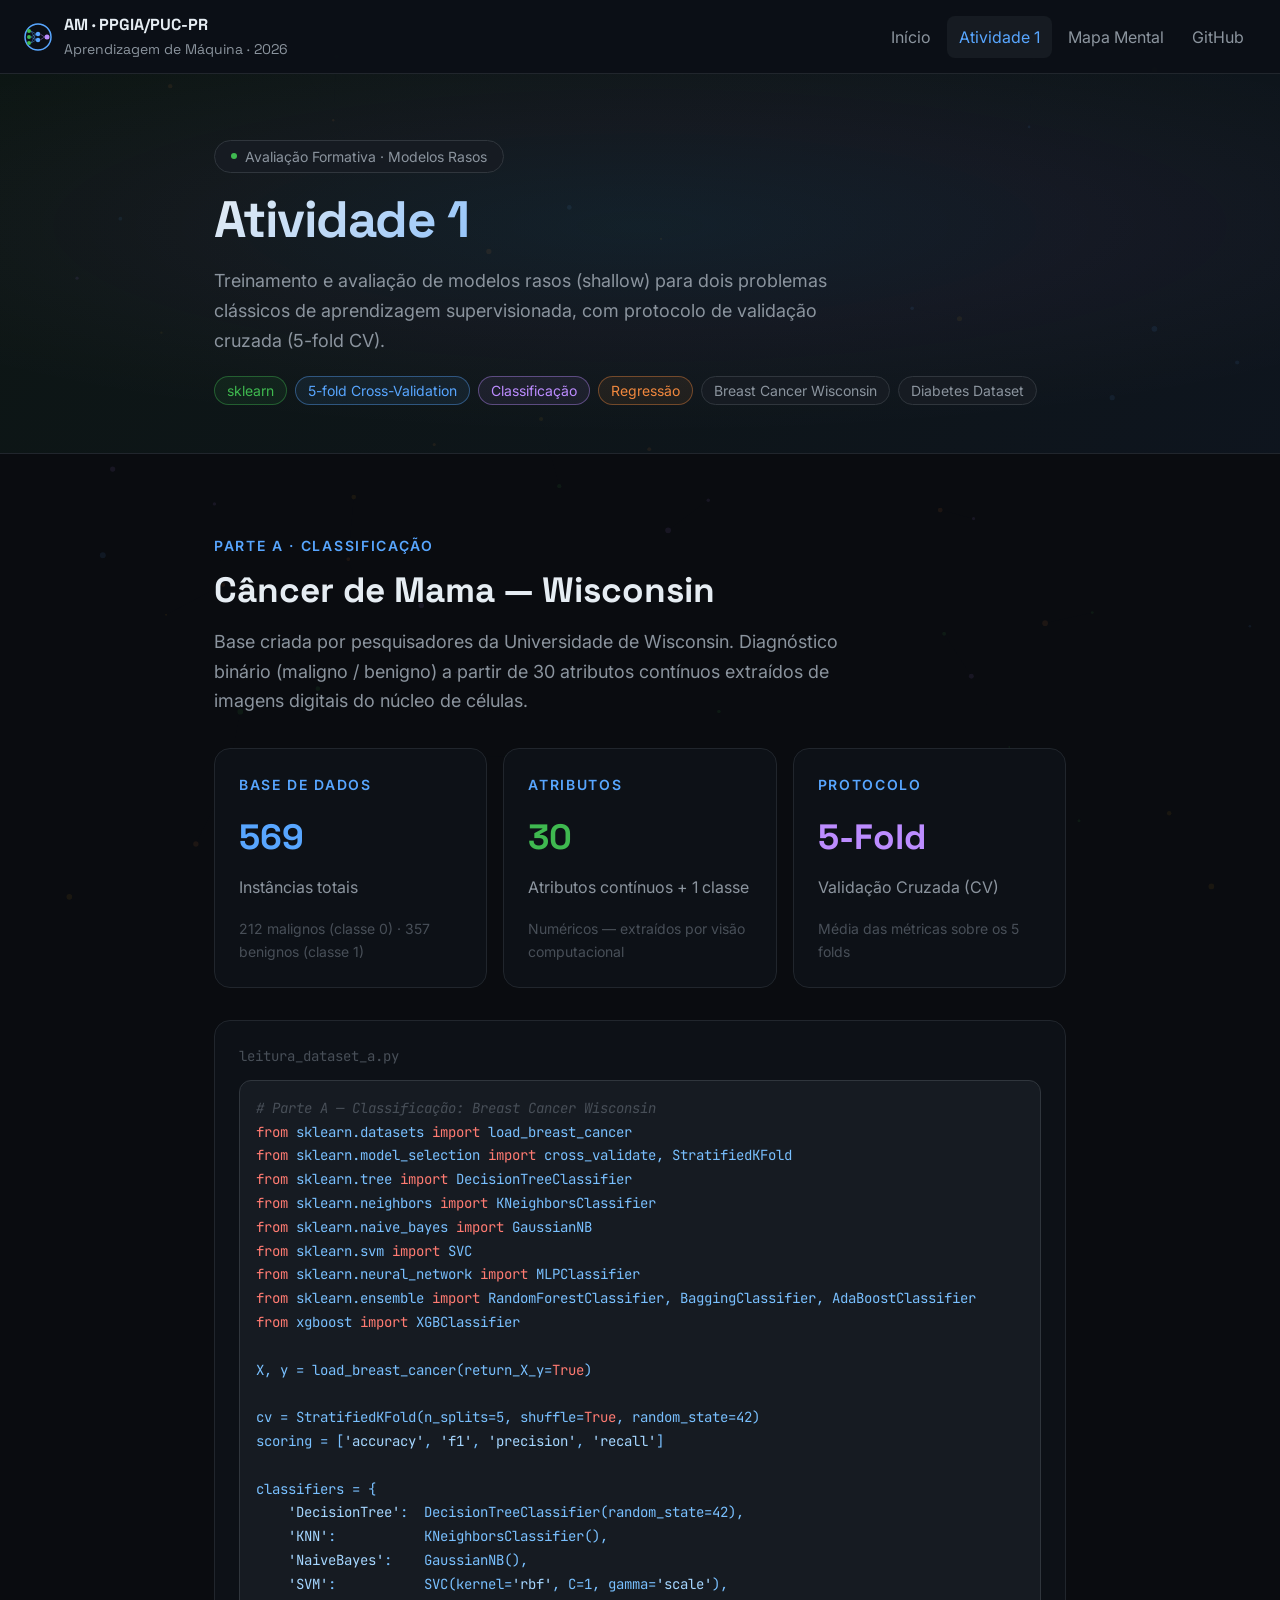
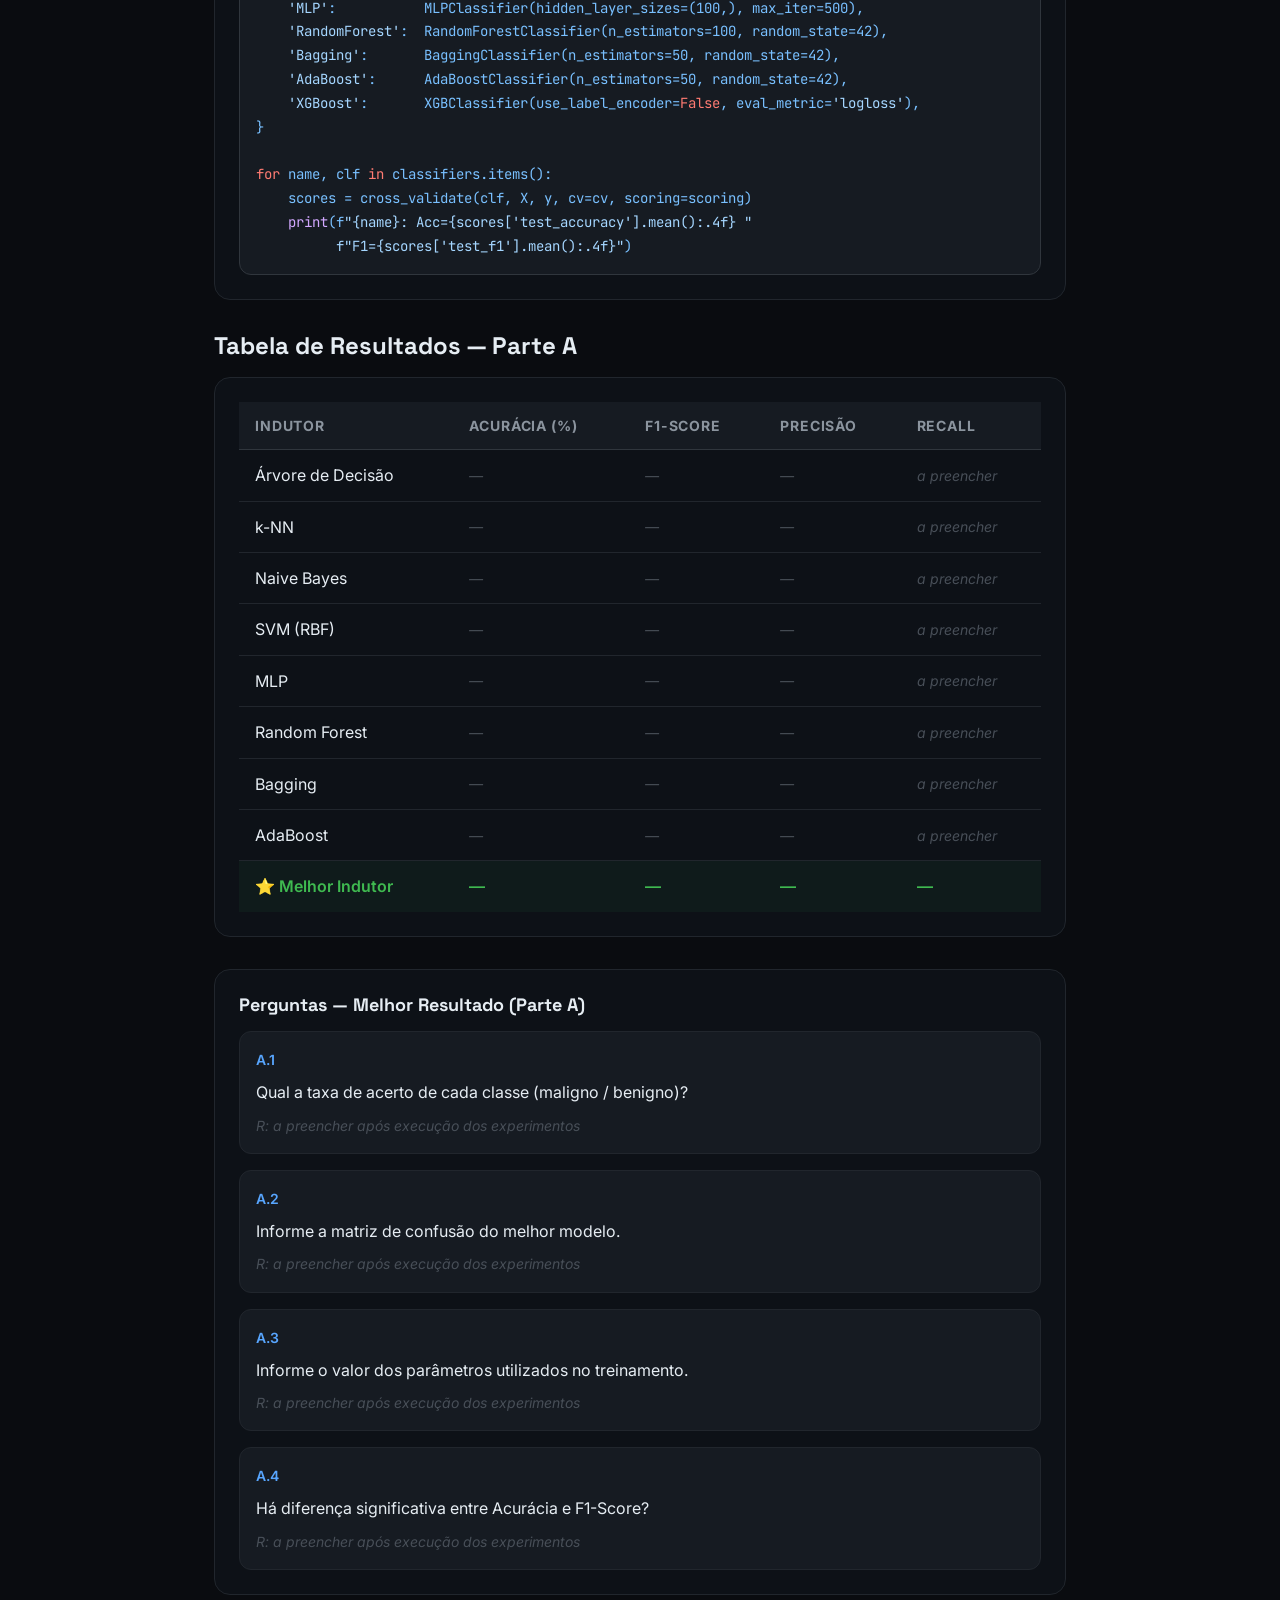
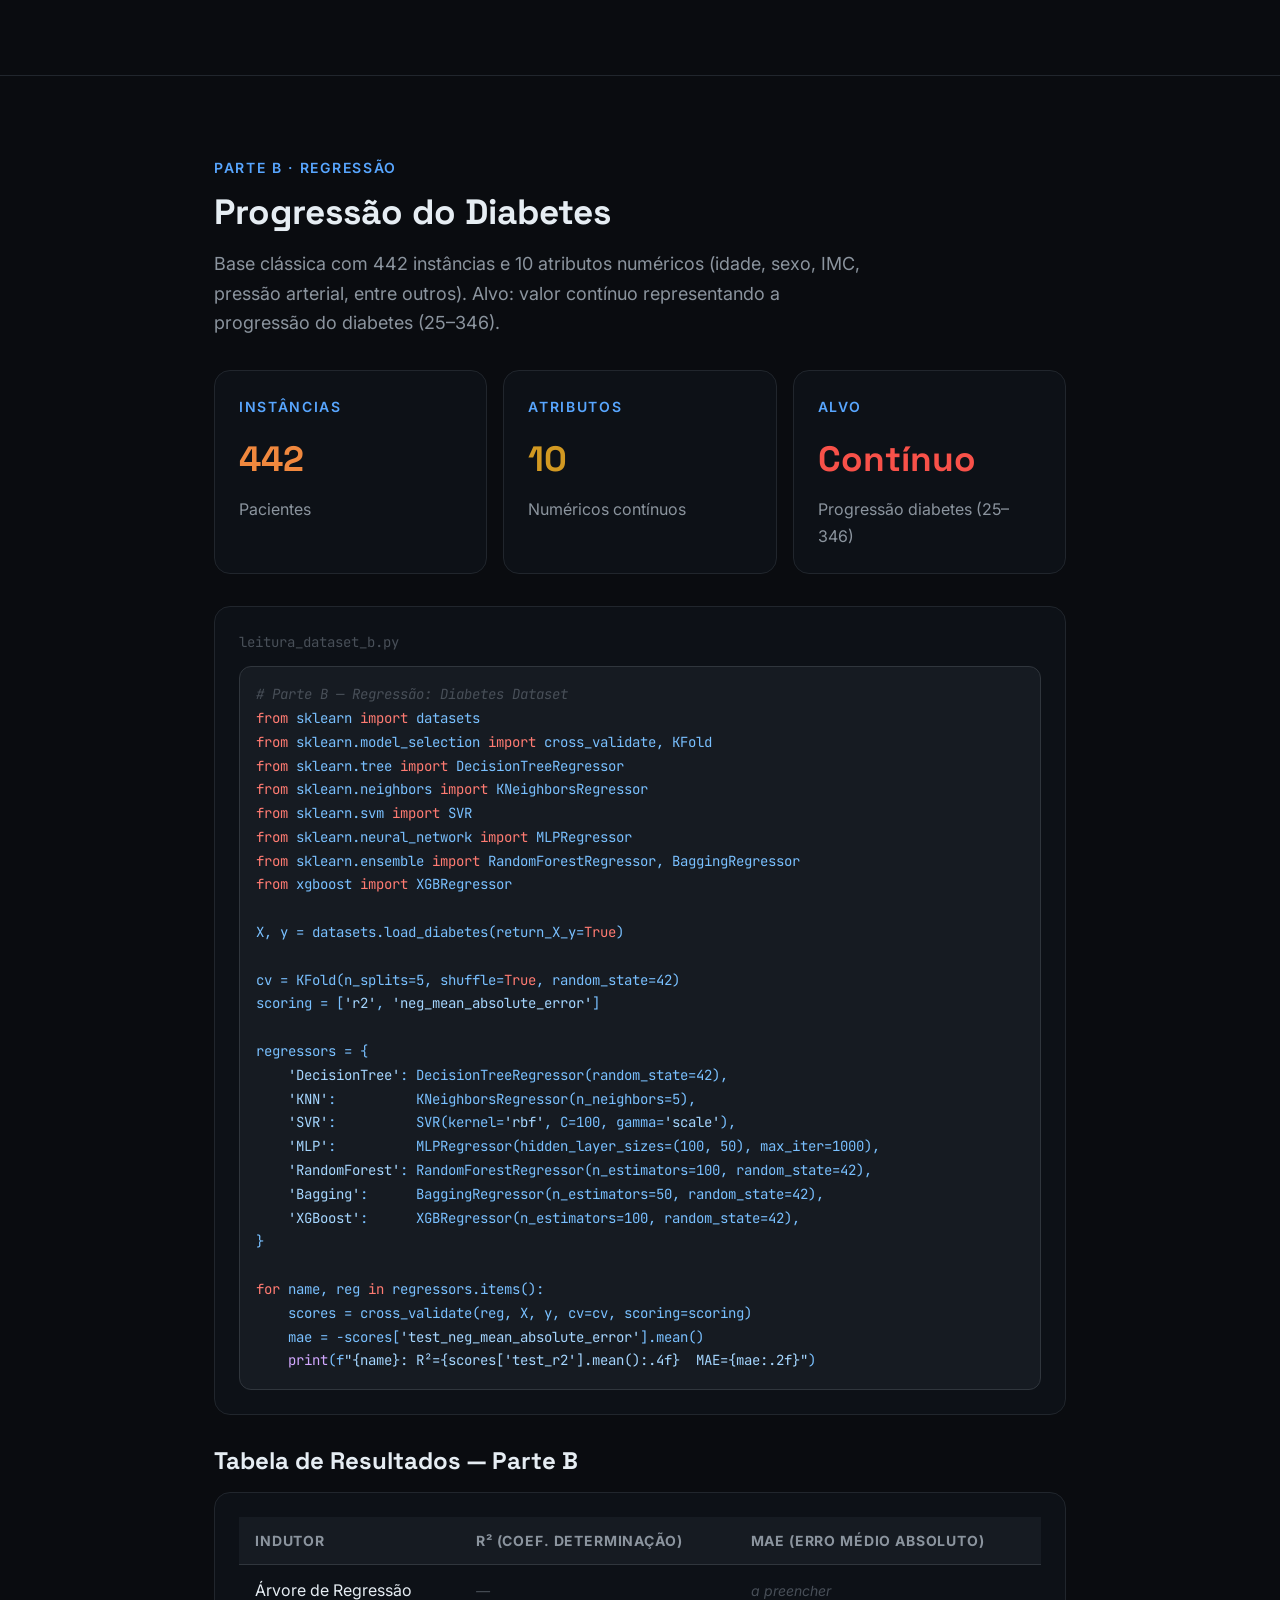
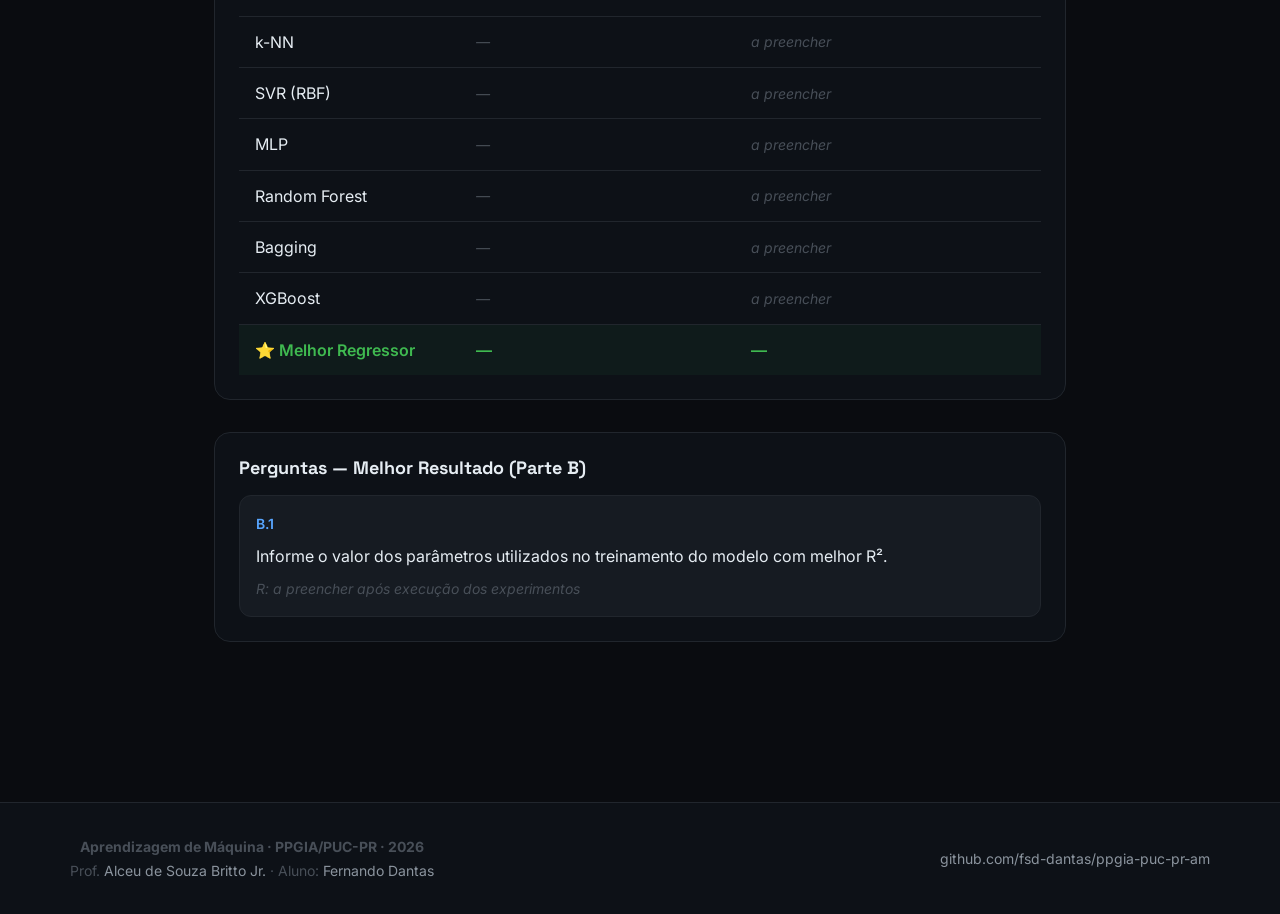
==== pages/atividade-1.html @ 59c94580 "feat: initial GitHub Pages site for AM discipline - index.html: hero, ementa (6 modules), 8-week stu" ====
<!DOCTYPE html>
<html lang="pt-BR">
<head>
  <meta charset="UTF-8">
  <meta name="viewport" content="width=device-width, initial-scale=1.0">
  <title>Atividade 1 — Modelos Rasos · AM PPGIA/PUC-PR</title>
  <meta name="description" content="Avaliação formativa — Classificação de câncer de mama e regressão de diabetes com modelos rasos. 5-fold cross-validation.">
  <link rel="preconnect" href="https://fonts.googleapis.com">
  <link rel="preconnect" href="https://fonts.gstatic.com" crossorigin>
  <link href="https://fonts.googleapis.com/css2?family=Inter:wght@400;500;600&family=Space+Grotesk:wght@500;700;800&family=JetBrains+Mono:wght@400;500&display=swap" rel="stylesheet">
  <link rel="stylesheet" href="../assets/css/style.css">
</head>
<body>

<canvas id="neural-canvas" style="position:fixed;inset:0;width:100%;height:100%;z-index:0;pointer-events:none;opacity:0.25;"></canvas>

<header class="site-header">
  <div class="logo">
    <svg width="28" height="28" viewBox="0 0 28 28" fill="none" aria-label="AM logo">
      <circle cx="14" cy="14" r="13" stroke="#58a6ff" stroke-width="1.5"/>
      <circle cx="5"  cy="8"  r="2" fill="#3fb950"/>
      <circle cx="5"  cy="14" r="2" fill="#3fb950"/>
      <circle cx="5"  cy="20" r="2" fill="#3fb950"/>
      <circle cx="14" cy="11" r="2.2" fill="#58a6ff"/>
      <circle cx="14" cy="17" r="2.2" fill="#58a6ff"/>
      <circle cx="23" cy="14" r="2.5" fill="#bc8cff"/>
      <line x1="7" y1="8"  x2="12" y2="11" stroke="#58a6ff" stroke-width="0.8" stroke-opacity="0.5"/>
      <line x1="7" y1="8"  x2="12" y2="17" stroke="#58a6ff" stroke-width="0.8" stroke-opacity="0.5"/>
      <line x1="7" y1="14" x2="12" y2="11" stroke="#58a6ff" stroke-width="0.8" stroke-opacity="0.5"/>
      <line x1="7" y1="14" x2="12" y2="17" stroke="#58a6ff" stroke-width="0.8" stroke-opacity="0.5"/>
      <line x1="7" y1="20" x2="12" y2="11" stroke="#58a6ff" stroke-width="0.8" stroke-opacity="0.5"/>
      <line x1="7" y1="20" x2="12" y2="17" stroke="#58a6ff" stroke-width="0.8" stroke-opacity="0.5"/>
      <line x1="16.2" y1="11" x2="20.5" y2="14" stroke="#bc8cff" stroke-width="0.8" stroke-opacity="0.5"/>
      <line x1="16.2" y1="17" x2="20.5" y2="14" stroke="#bc8cff" stroke-width="0.8" stroke-opacity="0.5"/>
    </svg>
    <div>
      <div>AM · PPGIA/PUC-PR</div>
      <div class="tagline">Aprendizagem de Máquina · 2026</div>
    </div>
  </div>
  <nav>
    <a href="../index.html">Início</a>
    <a href="atividade-1.html" class="active">Atividade 1</a>
    <a href="mapa-mental.html">Mapa Mental</a>
    <a href="https://github.com/fsd-dantas/ppgia-puc-pr-am" target="_blank" rel="noopener">GitHub</a>
  </nav>
</header>

<!-- Page Hero -->
<section class="hero activity-hero" style="min-height:38vh;padding-top:var(--space-16);padding-bottom:var(--space-12);">
  <div style="max-width:var(--content-default);margin:0 auto;text-align:left;width:100%;padding:0 var(--space-6);">
    <div class="hero-badge" style="margin-bottom:var(--space-4);">
      <span class="dot"></span>
      Avaliação Formativa · Modelos Rasos
    </div>
    <h1 class="fade-up" style="font-size:var(--text-2xl);margin-bottom:var(--space-4);">Atividade 1</h1>
    <p class="fade-up delay-1" style="font-size:var(--text-base);color:var(--text-muted);max-width:60ch;">
      Treinamento e avaliação de modelos rasos (shallow) para dois problemas clássicos de aprendizagem supervisionada, com protocolo de validação cruzada (5-fold CV).
    </p>
    <div class="timeline-tags fade-up delay-2" style="margin-top:var(--space-5);">
      <span class="tag green">sklearn</span>
      <span class="tag blue">5-fold Cross-Validation</span>
      <span class="tag purple">Classificação</span>
      <span class="tag orange">Regressão</span>
      <span class="tag">Breast Cancer Wisconsin</span>
      <span class="tag">Diabetes Dataset</span>
    </div>
  </div>
</section>

<hr class="section-divider">

<!-- PARTE A -->
<section class="section-pad" style="position:relative;z-index:1;">
  <div class="container">
    <div class="section-label">Parte A · Classificação</div>
    <h2 class="section-title">Câncer de Mama — Wisconsin</h2>
    <p class="section-desc mb-8">
      Base criada por pesquisadores da Universidade de Wisconsin. Diagnóstico binário (maligno / benigno) a partir de 30 atributos contínuos extraídos de imagens digitais do núcleo de células.
    </p>

    <!-- Dataset card -->
    <div class="card-grid card-grid-3 mb-8">
      <div class="card" data-reveal>
        <div class="section-label">Base de Dados</div>
        <div style="font-size:var(--text-xl);font-weight:800;font-family:var(--font-display);color:var(--accent);margin:var(--space-2) 0;">569</div>
        <div style="font-size:var(--text-sm);color:var(--text-muted);">Instâncias totais</div>
        <div style="margin-top:var(--space-4);font-size:var(--text-xs);color:var(--text-faint);">
          212 malignos (classe 0) · 357 benignos (classe 1)
        </div>
      </div>
      <div class="card" data-reveal>
        <div class="section-label">Atributos</div>
        <div style="font-size:var(--text-xl);font-weight:800;font-family:var(--font-display);color:var(--green);margin:var(--space-2) 0;">30</div>
        <div style="font-size:var(--text-sm);color:var(--text-muted);">Atributos contínuos + 1 classe</div>
        <div style="margin-top:var(--space-4);font-size:var(--text-xs);color:var(--text-faint);">
          Numéricos — extraídos por visão computacional
        </div>
      </div>
      <div class="card" data-reveal>
        <div class="section-label">Protocolo</div>
        <div style="font-size:var(--text-xl);font-weight:800;font-family:var(--font-display);color:var(--purple);margin:var(--space-2) 0;">5-Fold</div>
        <div style="font-size:var(--text-sm);color:var(--text-muted);">Validação Cruzada (CV)</div>
        <div style="margin-top:var(--space-4);font-size:var(--text-xs);color:var(--text-faint);">
          Média das métricas sobre os 5 folds
        </div>
      </div>
    </div>

    <!-- Code block -->
    <div class="card mb-8" data-reveal>
      <div style="font-size:var(--text-xs);color:var(--text-faint);margin-bottom:var(--space-3);font-family:var(--font-mono);">leitura_dataset_a.py</div>
      <pre class="code-block"><span class="cm"># Parte A — Classificação: Breast Cancer Wisconsin</span>
<span class="kw">from</span> sklearn.datasets <span class="kw">import</span> load_breast_cancer
<span class="kw">from</span> sklearn.model_selection <span class="kw">import</span> cross_validate, StratifiedKFold
<span class="kw">from</span> sklearn.tree <span class="kw">import</span> DecisionTreeClassifier
<span class="kw">from</span> sklearn.neighbors <span class="kw">import</span> KNeighborsClassifier
<span class="kw">from</span> sklearn.naive_bayes <span class="kw">import</span> GaussianNB
<span class="kw">from</span> sklearn.svm <span class="kw">import</span> SVC
<span class="kw">from</span> sklearn.neural_network <span class="kw">import</span> MLPClassifier
<span class="kw">from</span> sklearn.ensemble <span class="kw">import</span> RandomForestClassifier, BaggingClassifier, AdaBoostClassifier
<span class="kw">from</span> xgboost <span class="kw">import</span> XGBClassifier

X, y = load_breast_cancer(return_X_y=<span class="kw">True</span>)

cv = StratifiedKFold(n_splits=<span class="num">5</span>, shuffle=<span class="kw">True</span>, random_state=<span class="num">42</span>)
scoring = [<span class="str">'accuracy'</span>, <span class="str">'f1'</span>, <span class="str">'precision'</span>, <span class="str">'recall'</span>]

classifiers = {
    <span class="str">'DecisionTree'</span>:  DecisionTreeClassifier(random_state=<span class="num">42</span>),
    <span class="str">'KNN'</span>:           KNeighborsClassifier(),
    <span class="str">'NaiveBayes'</span>:    GaussianNB(),
    <span class="str">'SVM'</span>:           SVC(kernel=<span class="str">'rbf'</span>, C=<span class="num">1</span>, gamma=<span class="str">'scale'</span>),
    <span class="str">'MLP'</span>:           MLPClassifier(hidden_layer_sizes=(<span class="num">100</span>,), max_iter=<span class="num">500</span>),
    <span class="str">'RandomForest'</span>:  RandomForestClassifier(n_estimators=<span class="num">100</span>, random_state=<span class="num">42</span>),
    <span class="str">'Bagging'</span>:       BaggingClassifier(n_estimators=<span class="num">50</span>, random_state=<span class="num">42</span>),
    <span class="str">'AdaBoost'</span>:      AdaBoostClassifier(n_estimators=<span class="num">50</span>, random_state=<span class="num">42</span>),
    <span class="str">'XGBoost'</span>:       XGBClassifier(use_label_encoder=<span class="kw">False</span>, eval_metric=<span class="str">'logloss'</span>),
}

<span class="kw">for</span> name, clf <span class="kw">in</span> classifiers.items():
    scores = cross_validate(clf, X, y, cv=cv, scoring=scoring)
    <span class="fn">print</span>(f<span class="str">"{name}: Acc={scores['test_accuracy'].mean():.4f} "
          f"F1={scores['test_f1'].mean():.4f}"</span>)</pre>
    </div>

    <!-- Results table A -->
    <h3 style="font-size:var(--text-lg);margin-bottom:var(--space-4);">Tabela de Resultados — Parte A</h3>
    <div class="card result-table-wrap mb-8" data-reveal>
      <table class="result-table">
        <thead>
          <tr>
            <th>Indutor</th>
            <th>Acurácia (%)</th>
            <th>F1-Score</th>
            <th>Precisão</th>
            <th>Recall</th>
          </tr>
        </thead>
        <tbody>
          <tr><td>Árvore de Decisão</td><td class="pending">—</td><td class="pending">—</td><td class="pending">—</td><td class="pending">a preencher</td></tr>
          <tr><td>k-NN</td><td class="pending">—</td><td class="pending">—</td><td class="pending">—</td><td class="pending">a preencher</td></tr>
          <tr><td>Naive Bayes</td><td class="pending">—</td><td class="pending">—</td><td class="pending">—</td><td class="pending">a preencher</td></tr>
          <tr><td>SVM (RBF)</td><td class="pending">—</td><td class="pending">—</td><td class="pending">—</td><td class="pending">a preencher</td></tr>
          <tr><td>MLP</td><td class="pending">—</td><td class="pending">—</td><td class="pending">—</td><td class="pending">a preencher</td></tr>
          <tr><td>Random Forest</td><td class="pending">—</td><td class="pending">—</td><td class="pending">—</td><td class="pending">a preencher</td></tr>
          <tr><td>Bagging</td><td class="pending">—</td><td class="pending">—</td><td class="pending">—</td><td class="pending">a preencher</td></tr>
          <tr><td>AdaBoost</td><td class="pending">—</td><td class="pending">—</td><td class="pending">—</td><td class="pending">a preencher</td></tr>
          <tr class="best-row"><td>⭐ Melhor Indutor</td><td>—</td><td>—</td><td>—</td><td>—</td></tr>
        </tbody>
      </table>
    </div>

    <!-- Questions A -->
    <div class="card" data-reveal>
      <h3 style="font-size:var(--text-base);margin-bottom:var(--space-4);">Perguntas — Melhor Resultado (Parte A)</h3>
      <div style="display:flex;flex-direction:column;gap:var(--space-4);">
        <div style="padding:var(--space-4);background:var(--surface-2);border-radius:var(--radius-lg);border:1px solid var(--border-light);">
          <div style="font-size:var(--text-xs);color:var(--accent);font-weight:600;margin-bottom:var(--space-2);">A.1</div>
          <p style="font-size:var(--text-sm);margin-bottom:var(--space-2);">Qual a taxa de acerto de cada classe (maligno / benigno)?</p>
          <div style="font-size:var(--text-xs);color:var(--text-faint);font-style:italic;">R: a preencher após execução dos experimentos</div>
        </div>
        <div style="padding:var(--space-4);background:var(--surface-2);border-radius:var(--radius-lg);border:1px solid var(--border-light);">
          <div style="font-size:var(--text-xs);color:var(--accent);font-weight:600;margin-bottom:var(--space-2);">A.2</div>
          <p style="font-size:var(--text-sm);margin-bottom:var(--space-2);">Informe a matriz de confusão do melhor modelo.</p>
          <div style="font-size:var(--text-xs);color:var(--text-faint);font-style:italic;">R: a preencher após execução dos experimentos</div>
        </div>
        <div style="padding:var(--space-4);background:var(--surface-2);border-radius:var(--radius-lg);border:1px solid var(--border-light);">
          <div style="font-size:var(--text-xs);color:var(--accent);font-weight:600;margin-bottom:var(--space-2);">A.3</div>
          <p style="font-size:var(--text-sm);margin-bottom:var(--space-2);">Informe o valor dos parâmetros utilizados no treinamento.</p>
          <div style="font-size:var(--text-xs);color:var(--text-faint);font-style:italic;">R: a preencher após execução dos experimentos</div>
        </div>
        <div style="padding:var(--space-4);background:var(--surface-2);border-radius:var(--radius-lg);border:1px solid var(--border-light);">
          <div style="font-size:var(--text-xs);color:var(--accent);font-weight:600;margin-bottom:var(--space-2);">A.4</div>
          <p style="font-size:var(--text-sm);margin-bottom:var(--space-2);">Há diferença significativa entre Acurácia e F1-Score?</p>
          <div style="font-size:var(--text-xs);color:var(--text-faint);font-style:italic;">R: a preencher após execução dos experimentos</div>
        </div>
      </div>
    </div>

  </div>
</section>

<hr class="section-divider">

<!-- PARTE B -->
<section class="section-pad" style="position:relative;z-index:1;">
  <div class="container">
    <div class="section-label">Parte B · Regressão</div>
    <h2 class="section-title">Progressão do Diabetes</h2>
    <p class="section-desc mb-8">
      Base clássica com 442 instâncias e 10 atributos numéricos (idade, sexo, IMC, pressão arterial, entre outros). Alvo: valor contínuo representando a progressão do diabetes (25–346).
    </p>

    <div class="card-grid card-grid-3 mb-8">
      <div class="card" data-reveal>
        <div class="section-label">Instâncias</div>
        <div style="font-size:var(--text-xl);font-weight:800;font-family:var(--font-display);color:var(--orange);margin:var(--space-2) 0;">442</div>
        <div style="font-size:var(--text-sm);color:var(--text-muted);">Pacientes</div>
      </div>
      <div class="card" data-reveal>
        <div class="section-label">Atributos</div>
        <div style="font-size:var(--text-xl);font-weight:800;font-family:var(--font-display);color:var(--yellow);margin:var(--space-2) 0;">10</div>
        <div style="font-size:var(--text-sm);color:var(--text-muted);">Numéricos contínuos</div>
      </div>
      <div class="card" data-reveal>
        <div class="section-label">Alvo</div>
        <div style="font-size:var(--text-xl);font-weight:800;font-family:var(--font-display);color:var(--red);margin:var(--space-2) 0;">Contínuo</div>
        <div style="font-size:var(--text-sm);color:var(--text-muted);">Progressão diabetes (25–346)</div>
      </div>
    </div>

    <!-- Code block B -->
    <div class="card mb-8" data-reveal>
      <div style="font-size:var(--text-xs);color:var(--text-faint);margin-bottom:var(--space-3);font-family:var(--font-mono);">leitura_dataset_b.py</div>
      <pre class="code-block"><span class="cm"># Parte B — Regressão: Diabetes Dataset</span>
<span class="kw">from</span> sklearn <span class="kw">import</span> datasets
<span class="kw">from</span> sklearn.model_selection <span class="kw">import</span> cross_validate, KFold
<span class="kw">from</span> sklearn.tree <span class="kw">import</span> DecisionTreeRegressor
<span class="kw">from</span> sklearn.neighbors <span class="kw">import</span> KNeighborsRegressor
<span class="kw">from</span> sklearn.svm <span class="kw">import</span> SVR
<span class="kw">from</span> sklearn.neural_network <span class="kw">import</span> MLPRegressor
<span class="kw">from</span> sklearn.ensemble <span class="kw">import</span> RandomForestRegressor, BaggingRegressor
<span class="kw">from</span> xgboost <span class="kw">import</span> XGBRegressor

X, y = datasets.load_diabetes(return_X_y=<span class="kw">True</span>)

cv = KFold(n_splits=<span class="num">5</span>, shuffle=<span class="kw">True</span>, random_state=<span class="num">42</span>)
scoring = [<span class="str">'r2'</span>, <span class="str">'neg_mean_absolute_error'</span>]

regressors = {
    <span class="str">'DecisionTree'</span>: DecisionTreeRegressor(random_state=<span class="num">42</span>),
    <span class="str">'KNN'</span>:          KNeighborsRegressor(n_neighbors=<span class="num">5</span>),
    <span class="str">'SVR'</span>:          SVR(kernel=<span class="str">'rbf'</span>, C=<span class="num">100</span>, gamma=<span class="str">'scale'</span>),
    <span class="str">'MLP'</span>:          MLPRegressor(hidden_layer_sizes=(<span class="num">100</span>, <span class="num">50</span>), max_iter=<span class="num">1000</span>),
    <span class="str">'RandomForest'</span>: RandomForestRegressor(n_estimators=<span class="num">100</span>, random_state=<span class="num">42</span>),
    <span class="str">'Bagging'</span>:      BaggingRegressor(n_estimators=<span class="num">50</span>, random_state=<span class="num">42</span>),
    <span class="str">'XGBoost'</span>:      XGBRegressor(n_estimators=<span class="num">100</span>, random_state=<span class="num">42</span>),
}

<span class="kw">for</span> name, reg <span class="kw">in</span> regressors.items():
    scores = cross_validate(reg, X, y, cv=cv, scoring=scoring)
    mae = -scores[<span class="str">'test_neg_mean_absolute_error'</span>].mean()
    <span class="fn">print</span>(f<span class="str">"{name}: R²={scores['test_r2'].mean():.4f}  MAE={mae:.2f}"</span>)</pre>
    </div>

    <!-- Results table B -->
    <h3 style="font-size:var(--text-lg);margin-bottom:var(--space-4);">Tabela de Resultados — Parte B</h3>
    <div class="card result-table-wrap mb-8" data-reveal>
      <table class="result-table">
        <thead>
          <tr>
            <th>Indutor</th>
            <th>R² (Coef. Determinação)</th>
            <th>MAE (Erro Médio Absoluto)</th>
          </tr>
        </thead>
        <tbody>
          <tr><td>Árvore de Regressão</td><td class="pending">—</td><td class="pending">a preencher</td></tr>
          <tr><td>k-NN</td><td class="pending">—</td><td class="pending">a preencher</td></tr>
          <tr><td>SVR (RBF)</td><td class="pending">—</td><td class="pending">a preencher</td></tr>
          <tr><td>MLP</td><td class="pending">—</td><td class="pending">a preencher</td></tr>
          <tr><td>Random Forest</td><td class="pending">—</td><td class="pending">a preencher</td></tr>
          <tr><td>Bagging</td><td class="pending">—</td><td class="pending">a preencher</td></tr>
          <tr><td>XGBoost</td><td class="pending">—</td><td class="pending">a preencher</td></tr>
          <tr class="best-row"><td>⭐ Melhor Regressor</td><td>—</td><td>—</td></tr>
        </tbody>
      </table>
    </div>

    <!-- Question B -->
    <div class="card" data-reveal>
      <h3 style="font-size:var(--text-base);margin-bottom:var(--space-4);">Perguntas — Melhor Resultado (Parte B)</h3>
      <div style="padding:var(--space-4);background:var(--surface-2);border-radius:var(--radius-lg);border:1px solid var(--border-light);">
        <div style="font-size:var(--text-xs);color:var(--accent);font-weight:600;margin-bottom:var(--space-2);">B.1</div>
        <p style="font-size:var(--text-sm);margin-bottom:var(--space-2);">Informe o valor dos parâmetros utilizados no treinamento do modelo com melhor R².</p>
        <div style="font-size:var(--text-xs);color:var(--text-faint);font-style:italic;">R: a preencher após execução dos experimentos</div>
      </div>
    </div>

  </div>
</section>

<!-- Footer -->
<footer class="site-footer">
  <div class="footer-inner">
    <div>
      <strong>Aprendizagem de Máquina · PPGIA/PUC-PR · 2026</strong><br>
      Prof. <a href="mailto:alceu@ppgia.pucpr.br">Alceu de Souza Britto Jr.</a> ·
      Aluno: <a href="mailto:fsd.dantas@gmail.com">Fernando Dantas</a>
    </div>
    <div>
      <a href="https://github.com/fsd-dantas/ppgia-puc-pr-am" target="_blank" rel="noopener">github.com/fsd-dantas/ppgia-puc-pr-am</a>
    </div>
  </div>
</footer>

<script src="../assets/js/main.js"></script>
</body>
</html>
---- assets/css/style.css ----
/* ═══════════════════════════════════════════════════════════════
   PPGIA/PUC-PR — Aprendizagem de Máquina 2026
   Design: academic-dark, ML neural-net aesthetic
═══════════════════════════════════════════════════════════════ */

/* ─── Tokens ──────────────────────────────────────────────────── */
:root {
  --text-xs:   clamp(0.75rem,  0.7rem  + 0.25vw, 0.875rem);
  --text-sm:   clamp(0.875rem, 0.8rem  + 0.35vw, 1rem);
  --text-base: clamp(1rem,     0.95rem + 0.25vw, 1.125rem);
  --text-lg:   clamp(1.125rem, 1rem    + 0.75vw, 1.5rem);
  --text-xl:   clamp(1.5rem,   1.2rem  + 1.25vw, 2.25rem);
  --text-2xl:  clamp(2rem,     1.2rem  + 2.5vw,  3.5rem);
  --text-hero: clamp(2.5rem,   1rem    + 4vw,    5rem);

  --space-1: 0.25rem; --space-2: 0.5rem;  --space-3: 0.75rem;
  --space-4: 1rem;    --space-5: 1.25rem; --space-6: 1.5rem;
  --space-8: 2rem;    --space-10: 2.5rem; --space-12: 3rem;
  --space-16: 4rem;   --space-20: 5rem;   --space-24: 6rem;

  --radius-sm: 0.375rem; --radius-md: 0.5rem;
  --radius-lg: 0.75rem;  --radius-xl: 1rem;

  --transition: 180ms cubic-bezier(0.16, 1, 0.3, 1);

  /* palette — academic dark */
  --bg:           #0a0c10;
  --surface:      #0d1117;
  --surface-2:    #161b22;
  --surface-3:    #1c2128;
  --border:       #30363d;
  --border-light: #21262d;

  --text:         #e6edf3;
  --text-muted:   #8b949e;
  --text-faint:   #484f58;

  --accent:       #58a6ff;   /* GitHub blue — fits the GitHub Pages context */
  --accent-hover: #79b8ff;
  --accent-glow:  rgba(88,166,255,0.15);

  --green:  #3fb950;
  --yellow: #d29922;
  --orange: #f0883e;
  --purple: #bc8cff;
  --red:    #f85149;

  --content-default: 900px;
  --content-wide:    1140px;

  --font-body:    'Inter', 'Helvetica Neue', sans-serif;
  --font-display: 'Space Grotesk', 'Inter', sans-serif;
  --font-mono:    'JetBrains Mono', 'Fira Code', monospace;

  --shadow-sm: 0 1px 3px rgba(0,0,0,0.4);
  --shadow-md: 0 4px 16px rgba(0,0,0,0.5);
  --shadow-lg: 0 12px 40px rgba(0,0,0,0.6);
}

/* ─── Reset ───────────────────────────────────────────────────── */
*, *::before, *::after { box-sizing: border-box; margin: 0; padding: 0; }
html {
  scroll-behavior: smooth;
  scroll-padding-top: 5rem;
  -webkit-font-smoothing: antialiased;
  text-rendering: optimizeLegibility;
}
body {
  background: var(--bg);
  color: var(--text);
  font-family: var(--font-body);
  font-size: var(--text-base);
  line-height: 1.65;
  min-height: 100dvh;
}
img { display: block; max-width: 100%; height: auto; }
a { color: var(--accent); text-decoration: none; transition: color var(--transition); }
a:hover { color: var(--accent-hover); }
button { cursor: pointer; font: inherit; color: inherit; background: none; border: none; }
h1,h2,h3,h4,h5,h6 { font-family: var(--font-display); line-height: 1.2; text-wrap: balance; }
p,li { max-width: 72ch; text-wrap: pretty; }
code, pre { font-family: var(--font-mono); }
:focus-visible { outline: 2px solid var(--accent); outline-offset: 3px; border-radius: var(--radius-sm); }

/* ─── Neural-net SVG background ──────────────────────────────── */
.neural-bg {
  position: fixed; inset: 0; z-index: 0;
  pointer-events: none; opacity: 0.04;
  background-image:
    radial-gradient(circle 1px at 20% 30%, var(--accent) 1px, transparent 0),
    radial-gradient(circle 1px at 50% 10%, var(--green) 1px, transparent 0),
    radial-gradient(circle 1px at 80% 50%, var(--purple) 1px, transparent 0),
    radial-gradient(circle 1px at 30% 70%, var(--orange) 1px, transparent 0),
    radial-gradient(circle 1px at 70% 85%, var(--accent) 1px, transparent 0);
  background-size: 300px 300px;
}

/* ─── Header / Nav ───────────────────────────────────────────── */
.site-header {
  position: sticky; top: 0; z-index: 100;
  background: oklch(from var(--surface) l c h / 0.92);
  backdrop-filter: blur(14px);
  border-bottom: 1px solid var(--border-light);
  padding: var(--space-3) var(--space-6);
  display: flex; align-items: center; justify-content: space-between; gap: var(--space-4);
}
.site-header .logo {
  display: flex; align-items: center; gap: var(--space-3);
  font-family: var(--font-display); font-weight: 700;
  font-size: var(--text-sm); color: var(--text); white-space: nowrap;
}
.site-header .logo svg { flex-shrink: 0; }
.site-header .logo .tagline { color: var(--text-muted); font-weight: 400; font-size: var(--text-xs); }
nav { display: flex; align-items: center; gap: var(--space-1); flex-wrap: wrap; }
nav a {
  color: var(--text-muted); font-size: var(--text-sm);
  padding: var(--space-2) var(--space-3);
  border-radius: var(--radius-md);
  transition: background var(--transition), color var(--transition);
  white-space: nowrap;
}
nav a:hover, nav a.active { background: var(--surface-2); color: var(--text); }
nav a.active { color: var(--accent); }

/* ─── Hero ───────────────────────────────────────────────────── */
.hero {
  position: relative; z-index: 1;
  min-height: 72vh;
  display: flex; flex-direction: column; align-items: center; justify-content: center;
  text-align: center;
  padding: clamp(var(--space-16), 10vw, var(--space-24)) var(--space-6);
  overflow: hidden;
}
.hero::before {
  content: '';
  position: absolute; inset: 0; z-index: -1;
  background: radial-gradient(ellipse 70% 55% at 50% 40%,
    rgba(88,166,255,0.08) 0%,
    rgba(188,140,255,0.04) 50%,
    transparent 100%);
}
.hero-badge {
  display: inline-flex; align-items: center; gap: var(--space-2);
  background: var(--surface-2); border: 1px solid var(--border);
  border-radius: var(--radius-full, 9999px);
  padding: var(--space-1) var(--space-4);
  font-size: var(--text-xs); color: var(--text-muted);
  margin-bottom: var(--space-6);
}
.hero-badge .dot { width: 6px; height: 6px; border-radius: 50%; background: var(--green); flex-shrink: 0; }
.hero h1 {
  font-size: var(--text-hero);
  font-weight: 800;
  letter-spacing: -0.03em;
  background: linear-gradient(135deg, var(--text) 0%, var(--accent) 60%, var(--purple) 100%);
  -webkit-background-clip: text; -webkit-text-fill-color: transparent;
  background-clip: text;
  margin-bottom: var(--space-4);
}
.hero-sub {
  font-size: var(--text-lg);
  color: var(--text-muted);
  max-width: 55ch; margin: 0 auto var(--space-8);
}
.hero-meta {
  display: flex; flex-wrap: wrap; gap: var(--space-3); justify-content: center;
  font-size: var(--text-xs); color: var(--text-faint);
}
.hero-meta span { display: flex; align-items: center; gap: var(--space-2); }
.hero-actions { display: flex; flex-wrap: wrap; gap: var(--space-3); justify-content: center; margin-top: var(--space-8); }

/* ─── Buttons ────────────────────────────────────────────────── */
.btn {
  display: inline-flex; align-items: center; gap: var(--space-2);
  padding: var(--space-3) var(--space-6);
  border-radius: var(--radius-md);
  font-size: var(--text-sm); font-weight: 600; font-family: var(--font-display);
  transition: all var(--transition);
  white-space: nowrap; cursor: pointer;
}
.btn-primary {
  background: var(--accent); color: #0a0c10;
  box-shadow: 0 0 20px rgba(88,166,255,0.25);
}
.btn-primary:hover { background: var(--accent-hover); color: #0a0c10; box-shadow: 0 0 28px rgba(88,166,255,0.4); }
.btn-ghost {
  background: var(--surface-2); color: var(--text);
  border: 1px solid var(--border);
}
.btn-ghost:hover { background: var(--surface-3); color: var(--text); border-color: var(--accent); }

/* ─── Layout containers ──────────────────────────────────────── */
.container { max-width: var(--content-default); margin: 0 auto; padding: 0 var(--space-6); }
.container-wide { max-width: var(--content-wide); margin: 0 auto; padding: 0 var(--space-6); }
section { position: relative; z-index: 1; }
.section-pad { padding: clamp(var(--space-12), 8vw, var(--space-20)) 0; }
.section-divider { border: none; border-top: 1px solid var(--border-light); margin: 0; }

/* ─── Section headers ────────────────────────────────────────── */
.section-label {
  font-size: var(--text-xs); font-weight: 600; letter-spacing: 0.12em;
  text-transform: uppercase; color: var(--accent);
  margin-bottom: var(--space-3);
}
.section-title { font-size: var(--text-xl); font-weight: 700; margin-bottom: var(--space-4); }
.section-desc { color: var(--text-muted); max-width: 60ch; }

/* ─── Cards ──────────────────────────────────────────────────── */
.card {
  background: var(--surface);
  border: 1px solid var(--border-light);
  border-radius: var(--radius-xl);
  padding: var(--space-6);
  transition: border-color var(--transition), box-shadow var(--transition);
}
.card:hover { border-color: var(--border); box-shadow: var(--shadow-md); }
.card-grid { display: grid; gap: var(--space-4); }
.card-grid-2 { grid-template-columns: repeat(auto-fit, minmax(280px, 1fr)); }
.card-grid-3 { grid-template-columns: repeat(auto-fit, minmax(240px, 1fr)); }

/* ─── Module cards (coloured top stripe) ────────────────────── */
.module-card { position: relative; padding-top: var(--space-8); }
.module-card::before {
  content: ''; position: absolute; top: 0; left: 0; right: 0;
  height: 3px; border-radius: var(--radius-xl) var(--radius-xl) 0 0;
  background: var(--module-color, var(--accent));
}
.module-card .module-num {
  font-size: var(--text-xs); font-weight: 600; letter-spacing: 0.1em;
  text-transform: uppercase; color: var(--module-color, var(--accent));
  margin-bottom: var(--space-2);
}
.module-card h3 { font-size: var(--text-lg); margin-bottom: var(--space-3); }
.module-card ul { padding-left: var(--space-4); color: var(--text-muted); font-size: var(--text-sm); }
.module-card ul li { margin-bottom: var(--space-1); }

/* ─── Timeline / schedule ────────────────────────────────────── */
.timeline { position: relative; padding-left: var(--space-8); }
.timeline::before {
  content: ''; position: absolute; left: 11px; top: 0; bottom: 0;
  width: 2px; background: var(--border);
}
.timeline-item { position: relative; margin-bottom: var(--space-8); }
.timeline-item::before {
  content: attr(data-week);
  position: absolute; left: calc(-1 * var(--space-8));
  width: 24px; height: 24px;
  background: var(--surface-2); border: 2px solid var(--accent);
  border-radius: 50%;
  font-size: 10px; font-weight: 700; color: var(--accent);
  display: flex; align-items: center; justify-content: center;
  line-height: 1;
}
.timeline-week { font-size: var(--text-xs); color: var(--accent); font-weight: 600; letter-spacing: 0.08em; text-transform: uppercase; margin-bottom: var(--space-2); }
.timeline-item h3 { font-size: var(--text-base); font-weight: 700; margin-bottom: var(--space-2); }
.timeline-item p { font-size: var(--text-sm); color: var(--text-muted); }
.timeline-tags { display: flex; flex-wrap: wrap; gap: var(--space-2); margin-top: var(--space-3); }
.tag {
  font-size: var(--text-xs); padding: 2px var(--space-3);
  border-radius: var(--radius-full, 9999px);
  border: 1px solid var(--border);
  color: var(--text-muted); background: var(--surface-2);
}
.tag.green  { border-color: rgba(63,185,80,0.4);  color: var(--green);  background: rgba(63,185,80,0.08); }
.tag.blue   { border-color: rgba(88,166,255,0.4); color: var(--accent); background: rgba(88,166,255,0.08); }
.tag.purple { border-color: rgba(188,140,255,0.4);color: var(--purple); background: rgba(188,140,255,0.08); }
.tag.orange { border-color: rgba(240,136,62,0.4); color: var(--orange); background: rgba(240,136,62,0.08); }
.tag.yellow { border-color: rgba(210,153,34,0.4); color: var(--yellow); background: rgba(210,153,34,0.08); }

/* ─── Priority table ─────────────────────────────────────────── */
.priority-table { width: 100%; border-collapse: collapse; font-size: var(--text-sm); }
.priority-table th {
  text-align: left; padding: var(--space-3) var(--space-4);
  border-bottom: 1px solid var(--border);
  font-size: var(--text-xs); text-transform: uppercase; letter-spacing: 0.08em;
  color: var(--text-muted); font-weight: 600;
}
.priority-table td { padding: var(--space-3) var(--space-4); border-bottom: 1px solid var(--border-light); vertical-align: middle; }
.priority-table tr:last-child td { border-bottom: none; }
.priority-table tr:hover td { background: var(--surface-2); }
.badge-p0 { display: inline-block; padding: 2px var(--space-3); border-radius: var(--radius-full, 9999px); background: rgba(248,81,73,0.15); color: var(--red); border: 1px solid rgba(248,81,73,0.3); font-size: var(--text-xs); font-weight: 700; }
.badge-p1 { display: inline-block; padding: 2px var(--space-3); border-radius: var(--radius-full, 9999px); background: rgba(240,136,62,0.15); color: var(--orange); border: 1px solid rgba(240,136,62,0.3); font-size: var(--text-xs); font-weight: 700; }
.badge-p2 { display: inline-block; padding: 2px var(--space-3); border-radius: var(--radius-full, 9999px); background: rgba(210,153,34,0.15); color: var(--yellow); border: 1px solid rgba(210,153,34,0.3); font-size: var(--text-xs); font-weight: 700; }
.badge-p3 { display: inline-block; padding: 2px var(--space-3); border-radius: var(--radius-full, 9999px); background: rgba(139,148,158,0.15); color: var(--text-muted); border: 1px solid rgba(139,148,158,0.3); font-size: var(--text-xs); font-weight: 700; }

/* ─── Code blocks ────────────────────────────────────────────── */
.code-block {
  background: var(--surface-2); border: 1px solid var(--border);
  border-radius: var(--radius-lg); padding: var(--space-4);
  font-size: var(--text-xs); color: #79c0ff; overflow-x: auto;
  line-height: 1.7;
}
.code-block .kw   { color: #ff7b72; }
.code-block .fn   { color: #d2a8ff; }
.code-block .str  { color: #a5d6ff; }
.code-block .cm   { color: var(--text-faint); font-style: italic; }
.code-block .num  { color: #79c0ff; }

/* ─── Activity page specifics ────────────────────────────────── */
.activity-hero { background: linear-gradient(135deg, rgba(63,185,80,0.06) 0%, rgba(88,166,255,0.06) 100%); }
.result-table-wrap { overflow-x: auto; }
.result-table { width: 100%; border-collapse: collapse; font-size: var(--text-sm); }
.result-table th { background: var(--surface-2); padding: var(--space-3) var(--space-4); text-align: left; border-bottom: 1px solid var(--border); font-size: var(--text-xs); text-transform: uppercase; letter-spacing: 0.06em; color: var(--text-muted); }
.result-table td { padding: var(--space-3) var(--space-4); border-bottom: 1px solid var(--border-light); }
.result-table tr:last-child td { border-bottom: none; }
.result-table tr.best-row td { background: rgba(63,185,80,0.06); color: var(--green); font-weight: 600; }
.result-table .pending { color: var(--text-faint); font-style: italic; font-size: var(--text-xs); }

/* ─── Mind map page ──────────────────────────────────────────── */
.mindmap-img {
  width: 100%; border-radius: var(--radius-xl);
  border: 1px solid var(--border); box-shadow: var(--shadow-lg);
}
.mindmap-legend { display: flex; flex-wrap: wrap; gap: var(--space-3); margin-top: var(--space-6); }
.legend-item { display: flex; align-items: center; gap: var(--space-2); font-size: var(--text-xs); color: var(--text-muted); }
.legend-dot { width: 10px; height: 10px; border-radius: 2px; flex-shrink: 0; }

/* ─── Footer ─────────────────────────────────────────────────── */
.site-footer {
  background: var(--surface); border-top: 1px solid var(--border-light);
  padding: var(--space-8) var(--space-6);
  text-align: center; color: var(--text-faint); font-size: var(--text-xs);
  margin-top: clamp(var(--space-12), 8vw, var(--space-20));
}
.site-footer a { color: var(--text-muted); }
.site-footer a:hover { color: var(--accent); }
.footer-inner { max-width: var(--content-wide); margin: 0 auto; display: flex; flex-wrap: wrap; gap: var(--space-4); align-items: center; justify-content: space-between; }

/* ─── Utility ────────────────────────────────────────────────── */
.flex { display: flex; }
.flex-col { flex-direction: column; }
.items-center { align-items: center; }
.gap-2 { gap: var(--space-2); }
.gap-4 { gap: var(--space-4); }
.mt-4 { margin-top: var(--space-4); }
.mt-8 { margin-top: var(--space-8); }
.mb-4 { margin-bottom: var(--space-4); }
.mb-8 { margin-bottom: var(--space-8); }
.text-muted { color: var(--text-muted); }
.text-sm  { font-size: var(--text-sm); }
.text-xs  { font-size: var(--text-xs); }
.font-mono { font-family: var(--font-mono); }
.text-accent { color: var(--accent); }

/* ─── Animations ─────────────────────────────────────────────── */
@keyframes fadeUp {
  from { opacity: 0; transform: translateY(18px); }
  to   { opacity: 1; transform: translateY(0); }
}
.fade-up { animation: fadeUp 0.55s cubic-bezier(0.16,1,0.3,1) both; }
.delay-1 { animation-delay: 0.1s; }
.delay-2 { animation-delay: 0.2s; }
.delay-3 { animation-delay: 0.3s; }
.delay-4 { animation-delay: 0.45s; }

/* ─── Responsive ─────────────────────────────────────────────── */
@media (max-width: 640px) {
  .site-header { flex-direction: column; align-items: flex-start; }
  nav { gap: 0; }
  .hero h1 { letter-spacing: -0.02em; }
  .timeline { padding-left: var(--space-6); }
  .footer-inner { flex-direction: column; text-align: center; }
}
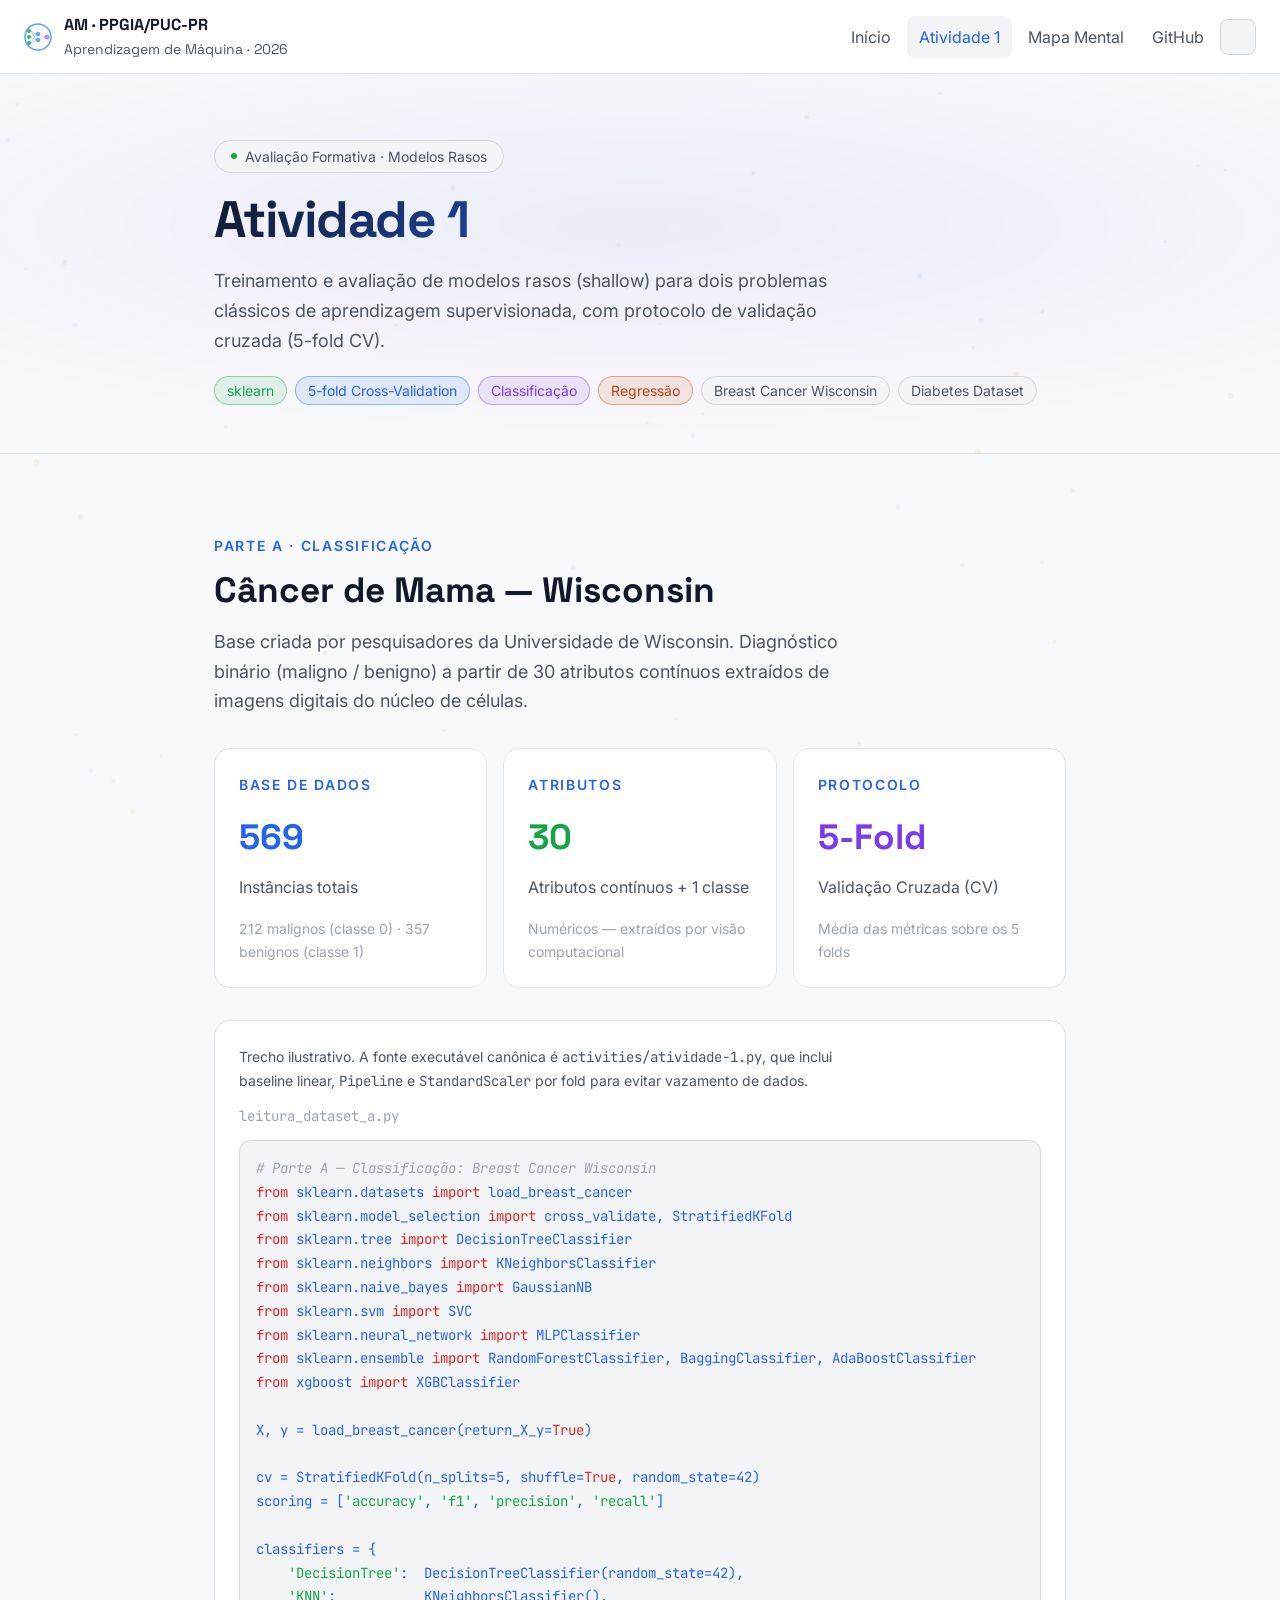
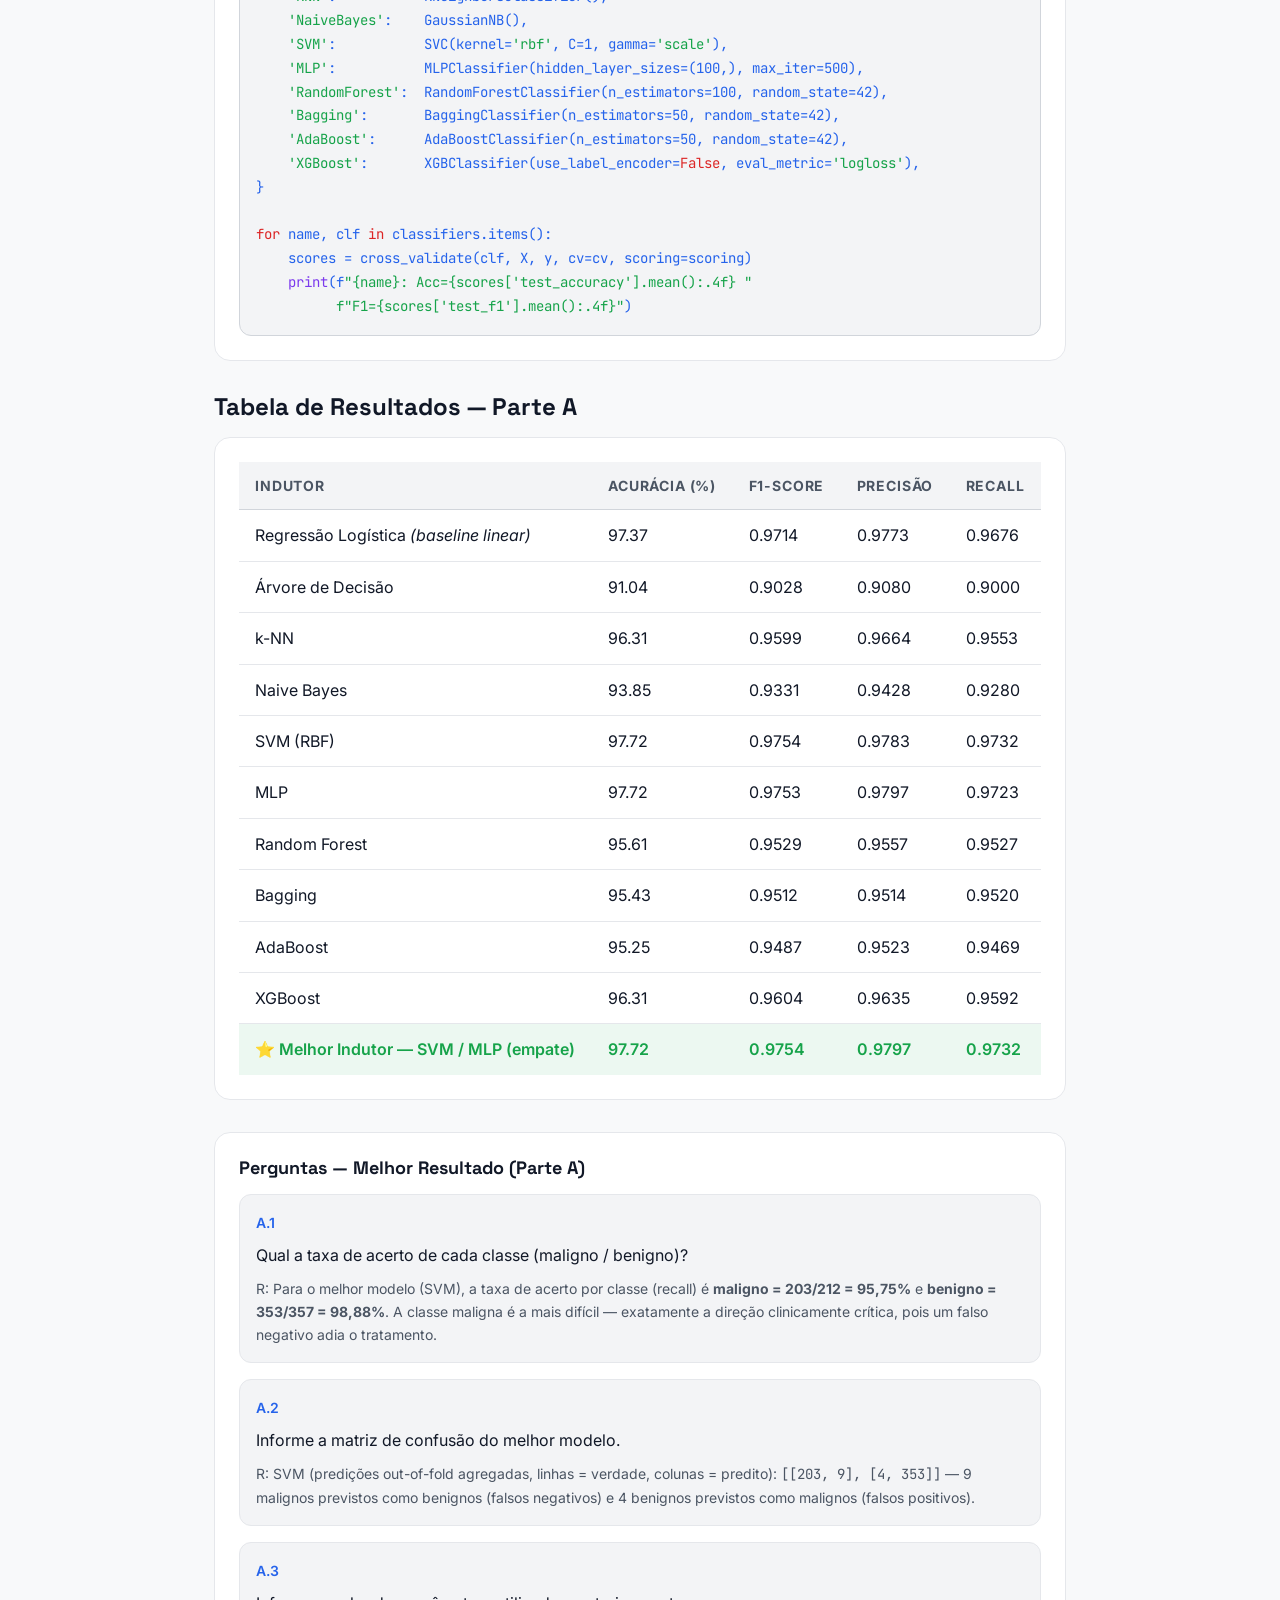
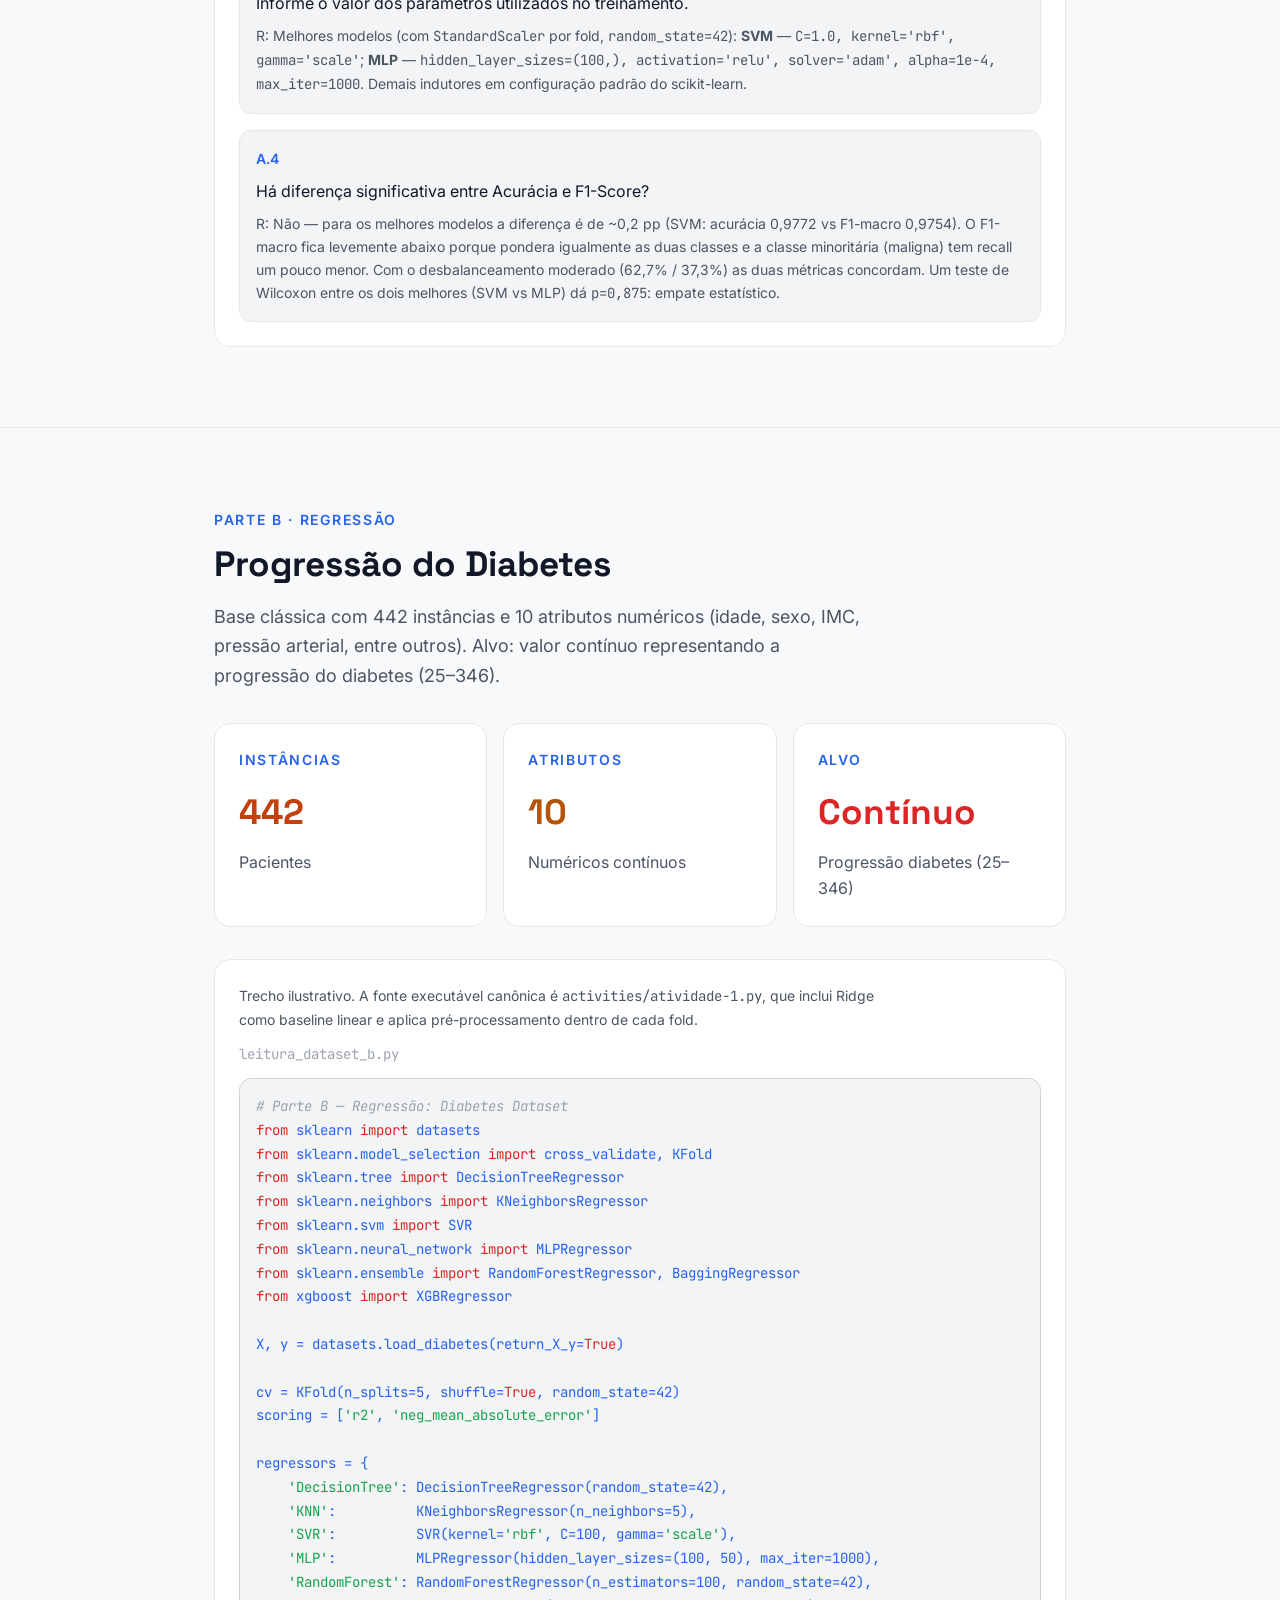
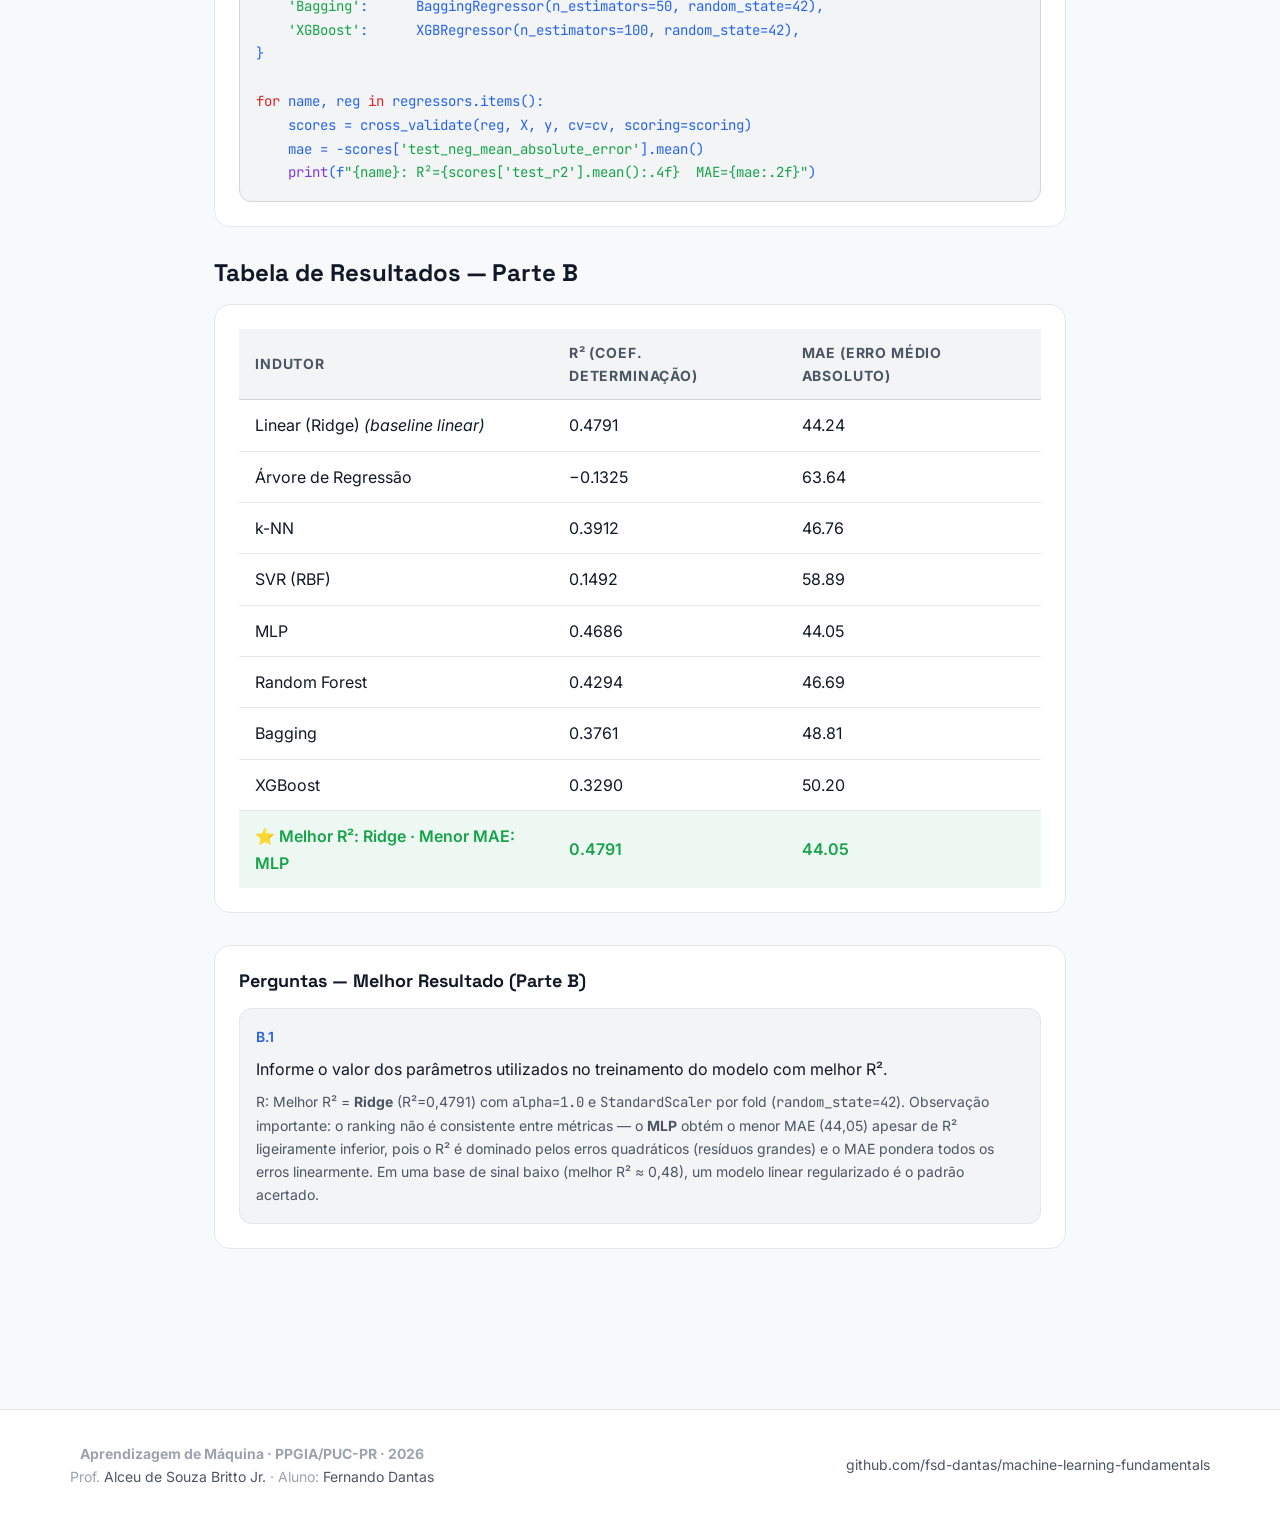
==== commit 869ccaf7: "Merge pull request #1 from fsd-dantas/feat/exam-prep-and-mindmap-pipeline Exam-prep learning layer, " ====
--- a/pages/atividade-1.html
+++ b/pages/atividade-1.html
@@ -38,12 +38,15 @@
       <div class="tagline">Aprendizagem de Máquina · 2026</div>
     </div>
   </div>
-  <nav>
-    <a href="../index.html">Início</a>
-    <a href="atividade-1.html" class="active">Atividade 1</a>
-    <a href="mapa-mental.html">Mapa Mental</a>
-    <a href="https://github.com/fsd-dantas/ppgia-puc-pr-am" target="_blank" rel="noopener">GitHub</a>
-  </nav>
+  <div class="nav-right">
+    <nav>
+      <a href="../index.html">Início</a>
+      <a href="atividade-1.html">Atividade 1</a>
+      <a href="mapa-mental.html">Mapa Mental</a>
+      <a href="https://github.com/fsd-dantas/machine-learning-fundamentals" target="_blank" rel="noopener">GitHub</a>
+    </nav>
+    <button class="theme-toggle" data-theme-toggle aria-label="Alternar tema"></button>
+  </div>
 </header>
 
 <!-- Page Hero -->
@@ -109,6 +112,9 @@
 
     <!-- Code block -->
     <div class="card mb-8" data-reveal>
+      <p style="font-size:var(--text-xs);color:var(--text-muted);margin-bottom:var(--space-3);">
+        Trecho ilustrativo. A fonte executável canônica é <code>activities/atividade-1.py</code>, que inclui baseline linear, <code>Pipeline</code> e <code>StandardScaler</code> por fold para evitar vazamento de dados.
+      </p>
       <div style="font-size:var(--text-xs);color:var(--text-faint);margin-bottom:var(--space-3);font-family:var(--font-mono);">leitura_dataset_a.py</div>
       <pre class="code-block"><span class="cm"># Parte A — Classificação: Breast Cancer Wisconsin</span>
 <span class="kw">from</span> sklearn.datasets <span class="kw">import</span> load_breast_cancer
@@ -158,15 +164,17 @@
           </tr>
         </thead>
         <tbody>
-          <tr><td>Árvore de Decisão</td><td class="pending">—</td><td class="pending">—</td><td class="pending">—</td><td class="pending">a preencher</td></tr>
-          <tr><td>k-NN</td><td class="pending">—</td><td class="pending">—</td><td class="pending">—</td><td class="pending">a preencher</td></tr>
-          <tr><td>Naive Bayes</td><td class="pending">—</td><td class="pending">—</td><td class="pending">—</td><td class="pending">a preencher</td></tr>
-          <tr><td>SVM (RBF)</td><td class="pending">—</td><td class="pending">—</td><td class="pending">—</td><td class="pending">a preencher</td></tr>
-          <tr><td>MLP</td><td class="pending">—</td><td class="pending">—</td><td class="pending">—</td><td class="pending">a preencher</td></tr>
-          <tr><td>Random Forest</td><td class="pending">—</td><td class="pending">—</td><td class="pending">—</td><td class="pending">a preencher</td></tr>
-          <tr><td>Bagging</td><td class="pending">—</td><td class="pending">—</td><td class="pending">—</td><td class="pending">a preencher</td></tr>
-          <tr><td>AdaBoost</td><td class="pending">—</td><td class="pending">—</td><td class="pending">—</td><td class="pending">a preencher</td></tr>
-          <tr class="best-row"><td>⭐ Melhor Indutor</td><td>—</td><td>—</td><td>—</td><td>—</td></tr>
+          <tr><td>Regressão Logística <em>(baseline linear)</em></td><td>97.37</td><td>0.9714</td><td>0.9773</td><td>0.9676</td></tr>
+          <tr><td>Árvore de Decisão</td><td>91.04</td><td>0.9028</td><td>0.9080</td><td>0.9000</td></tr>
+          <tr><td>k-NN</td><td>96.31</td><td>0.9599</td><td>0.9664</td><td>0.9553</td></tr>
+          <tr><td>Naive Bayes</td><td>93.85</td><td>0.9331</td><td>0.9428</td><td>0.9280</td></tr>
+          <tr><td>SVM (RBF)</td><td>97.72</td><td>0.9754</td><td>0.9783</td><td>0.9732</td></tr>
+          <tr><td>MLP</td><td>97.72</td><td>0.9753</td><td>0.9797</td><td>0.9723</td></tr>
+          <tr><td>Random Forest</td><td>95.61</td><td>0.9529</td><td>0.9557</td><td>0.9527</td></tr>
+          <tr><td>Bagging</td><td>95.43</td><td>0.9512</td><td>0.9514</td><td>0.9520</td></tr>
+          <tr><td>AdaBoost</td><td>95.25</td><td>0.9487</td><td>0.9523</td><td>0.9469</td></tr>
+          <tr><td>XGBoost</td><td>96.31</td><td>0.9604</td><td>0.9635</td><td>0.9592</td></tr>
+          <tr class="best-row"><td>⭐ Melhor Indutor — SVM / MLP (empate)</td><td>97.72</td><td>0.9754</td><td>0.9797</td><td>0.9732</td></tr>
         </tbody>
       </table>
     </div>
@@ -178,22 +186,22 @@
         <div style="padding:var(--space-4);background:var(--surface-2);border-radius:var(--radius-lg);border:1px solid var(--border-light);">
           <div style="font-size:var(--text-xs);color:var(--accent);font-weight:600;margin-bottom:var(--space-2);">A.1</div>
           <p style="font-size:var(--text-sm);margin-bottom:var(--space-2);">Qual a taxa de acerto de cada classe (maligno / benigno)?</p>
-          <div style="font-size:var(--text-xs);color:var(--text-faint);font-style:italic;">R: a preencher após execução dos experimentos</div>
+          <div style="font-size:var(--text-xs);color:var(--text-muted);">R: Para o melhor modelo (SVM), a taxa de acerto por classe (recall) é <strong>maligno = 203/212 = 95,75%</strong> e <strong>benigno = 353/357 = 98,88%</strong>. A classe maligna é a mais difícil — exatamente a direção clinicamente crítica, pois um falso negativo adia o tratamento.</div>
         </div>
         <div style="padding:var(--space-4);background:var(--surface-2);border-radius:var(--radius-lg);border:1px solid var(--border-light);">
           <div style="font-size:var(--text-xs);color:var(--accent);font-weight:600;margin-bottom:var(--space-2);">A.2</div>
           <p style="font-size:var(--text-sm);margin-bottom:var(--space-2);">Informe a matriz de confusão do melhor modelo.</p>
-          <div style="font-size:var(--text-xs);color:var(--text-faint);font-style:italic;">R: a preencher após execução dos experimentos</div>
+          <div style="font-size:var(--text-xs);color:var(--text-muted);">R: SVM (predições out-of-fold agregadas, linhas = verdade, colunas = predito): <code>[[203, 9], [4, 353]]</code> — 9 malignos previstos como benignos (falsos negativos) e 4 benignos previstos como malignos (falsos positivos).</div>
         </div>
         <div style="padding:var(--space-4);background:var(--surface-2);border-radius:var(--radius-lg);border:1px solid var(--border-light);">
           <div style="font-size:var(--text-xs);color:var(--accent);font-weight:600;margin-bottom:var(--space-2);">A.3</div>
           <p style="font-size:var(--text-sm);margin-bottom:var(--space-2);">Informe o valor dos parâmetros utilizados no treinamento.</p>
-          <div style="font-size:var(--text-xs);color:var(--text-faint);font-style:italic;">R: a preencher após execução dos experimentos</div>
+          <div style="font-size:var(--text-xs);color:var(--text-muted);">R: Melhores modelos (com <code>StandardScaler</code> por fold, <code>random_state=42</code>): <strong>SVM</strong> — <code>C=1.0, kernel='rbf', gamma='scale'</code>; <strong>MLP</strong> — <code>hidden_layer_sizes=(100,), activation='relu', solver='adam', alpha=1e-4, max_iter=1000</code>. Demais indutores em configuração padrão do scikit-learn.</div>
         </div>
         <div style="padding:var(--space-4);background:var(--surface-2);border-radius:var(--radius-lg);border:1px solid var(--border-light);">
           <div style="font-size:var(--text-xs);color:var(--accent);font-weight:600;margin-bottom:var(--space-2);">A.4</div>
           <p style="font-size:var(--text-sm);margin-bottom:var(--space-2);">Há diferença significativa entre Acurácia e F1-Score?</p>
-          <div style="font-size:var(--text-xs);color:var(--text-faint);font-style:italic;">R: a preencher após execução dos experimentos</div>
+          <div style="font-size:var(--text-xs);color:var(--text-muted);">R: Não — para os melhores modelos a diferença é de ~0,2 pp (SVM: acurácia 0,9772 vs F1-macro 0,9754). O F1-macro fica levemente abaixo porque pondera igualmente as duas classes e a classe minoritária (maligna) tem recall um pouco menor. Com o desbalanceamento moderado (62,7% / 37,3%) as duas métricas concordam. Um teste de Wilcoxon entre os dois melhores (SVM vs MLP) dá <code>p=0,875</code>: empate estatístico.</div>
         </div>
       </div>
     </div>
@@ -232,6 +240,9 @@
 
     <!-- Code block B -->
     <div class="card mb-8" data-reveal>
+      <p style="font-size:var(--text-xs);color:var(--text-muted);margin-bottom:var(--space-3);">
+        Trecho ilustrativo. A fonte executável canônica é <code>activities/atividade-1.py</code>, que inclui Ridge como baseline linear e aplica pré-processamento dentro de cada fold.
+      </p>
       <div style="font-size:var(--text-xs);color:var(--text-faint);margin-bottom:var(--space-3);font-family:var(--font-mono);">leitura_dataset_b.py</div>
       <pre class="code-block"><span class="cm"># Parte B — Regressão: Diabetes Dataset</span>
 <span class="kw">from</span> sklearn <span class="kw">import</span> datasets
@@ -276,14 +287,15 @@
           </tr>
         </thead>
         <tbody>
-          <tr><td>Árvore de Regressão</td><td class="pending">—</td><td class="pending">a preencher</td></tr>
-          <tr><td>k-NN</td><td class="pending">—</td><td class="pending">a preencher</td></tr>
-          <tr><td>SVR (RBF)</td><td class="pending">—</td><td class="pending">a preencher</td></tr>
-          <tr><td>MLP</td><td class="pending">—</td><td class="pending">a preencher</td></tr>
-          <tr><td>Random Forest</td><td class="pending">—</td><td class="pending">a preencher</td></tr>
-          <tr><td>Bagging</td><td class="pending">—</td><td class="pending">a preencher</td></tr>
-          <tr><td>XGBoost</td><td class="pending">—</td><td class="pending">a preencher</td></tr>
-          <tr class="best-row"><td>⭐ Melhor Regressor</td><td>—</td><td>—</td></tr>
+          <tr><td>Linear (Ridge) <em>(baseline linear)</em></td><td>0.4791</td><td>44.24</td></tr>
+          <tr><td>Árvore de Regressão</td><td>−0.1325</td><td>63.64</td></tr>
+          <tr><td>k-NN</td><td>0.3912</td><td>46.76</td></tr>
+          <tr><td>SVR (RBF)</td><td>0.1492</td><td>58.89</td></tr>
+          <tr><td>MLP</td><td>0.4686</td><td>44.05</td></tr>
+          <tr><td>Random Forest</td><td>0.4294</td><td>46.69</td></tr>
+          <tr><td>Bagging</td><td>0.3761</td><td>48.81</td></tr>
+          <tr><td>XGBoost</td><td>0.3290</td><td>50.20</td></tr>
+          <tr class="best-row"><td>⭐ Melhor R²: Ridge · Menor MAE: MLP</td><td>0.4791</td><td>44.05</td></tr>
         </tbody>
       </table>
     </div>
@@ -294,7 +306,7 @@
       <div style="padding:var(--space-4);background:var(--surface-2);border-radius:var(--radius-lg);border:1px solid var(--border-light);">
         <div style="font-size:var(--text-xs);color:var(--accent);font-weight:600;margin-bottom:var(--space-2);">B.1</div>
         <p style="font-size:var(--text-sm);margin-bottom:var(--space-2);">Informe o valor dos parâmetros utilizados no treinamento do modelo com melhor R².</p>
-        <div style="font-size:var(--text-xs);color:var(--text-faint);font-style:italic;">R: a preencher após execução dos experimentos</div>
+        <div style="font-size:var(--text-xs);color:var(--text-muted);">R: Melhor R² = <strong>Ridge</strong> (R²=0,4791) com <code>alpha=1.0</code> e <code>StandardScaler</code> por fold (<code>random_state=42</code>). Observação importante: o ranking não é consistente entre métricas — o <strong>MLP</strong> obtém o menor MAE (44,05) apesar de R² ligeiramente inferior, pois o R² é dominado pelos erros quadráticos (resíduos grandes) e o MAE pondera todos os erros linearmente. Em uma base de sinal baixo (melhor R² ≈ 0,48), um modelo linear regularizado é o padrão acertado.</div>
       </div>
     </div>
 
@@ -310,7 +322,7 @@
       Aluno: <a href="mailto:fsd.dantas@gmail.com">Fernando Dantas</a>
     </div>
     <div>
-      <a href="https://github.com/fsd-dantas/ppgia-puc-pr-am" target="_blank" rel="noopener">github.com/fsd-dantas/ppgia-puc-pr-am</a>
+      <a href="https://github.com/fsd-dantas/machine-learning-fundamentals" target="_blank" rel="noopener">github.com/fsd-dantas/machine-learning-fundamentals</a>
     </div>
   </div>
 </footer>
--- a/assets/css/style.css
+++ b/assets/css/style.css
@@ -1,9 +1,9 @@
 /* ═══════════════════════════════════════════════════════════════
    PPGIA/PUC-PR — Aprendizagem de Máquina 2026
-   Design: academic-dark, ML neural-net aesthetic
+   Light + Dark mode with manual toggle
 ═══════════════════════════════════════════════════════════════ */
 
-/* ─── Tokens ──────────────────────────────────────────────────── */
+/* ─── Tokens (shared) ─────────────────────────────────────────── */
 :root {
   --text-xs:   clamp(0.75rem,  0.7rem  + 0.25vw, 0.875rem);
   --text-sm:   clamp(0.875rem, 0.8rem  + 0.35vw, 1rem);
@@ -13,17 +13,67 @@
   --text-2xl:  clamp(2rem,     1.2rem  + 2.5vw,  3.5rem);
   --text-hero: clamp(2.5rem,   1rem    + 4vw,    5rem);
 
-  --space-1: 0.25rem; --space-2: 0.5rem;  --space-3: 0.75rem;
-  --space-4: 1rem;    --space-5: 1.25rem; --space-6: 1.5rem;
-  --space-8: 2rem;    --space-10: 2.5rem; --space-12: 3rem;
-  --space-16: 4rem;   --space-20: 5rem;   --space-24: 6rem;
-
-  --radius-sm: 0.375rem; --radius-md: 0.5rem;
-  --radius-lg: 0.75rem;  --radius-xl: 1rem;
+  --space-1:0.25rem; --space-2:0.5rem;  --space-3:0.75rem;
+  --space-4:1rem;    --space-5:1.25rem; --space-6:1.5rem;
+  --space-8:2rem;    --space-10:2.5rem; --space-12:3rem;
+  --space-16:4rem;   --space-20:5rem;   --space-24:6rem;
+
+  --radius-sm:0.375rem; --radius-md:0.5rem;
+  --radius-lg:0.75rem;  --radius-xl:1rem; --radius-full:9999px;
 
   --transition: 180ms cubic-bezier(0.16, 1, 0.3, 1);
 
-  /* palette — academic dark */
+  --content-default: 900px;
+  --content-wide:    1140px;
+
+  --font-body:    'Inter', 'Helvetica Neue', sans-serif;
+  --font-display: 'Space Grotesk', 'Inter', sans-serif;
+  --font-mono:    'JetBrains Mono', 'Fira Code', monospace;
+
+  /* accent colours — same in both modes */
+  --accent:       #2563eb;
+  --accent-hover: #1d4ed8;
+  --green:  #16a34a;
+  --yellow: #b45309;
+  --orange: #c2410c;
+  --purple: #7c3aed;
+  --red:    #dc2626;
+}
+
+/* ─── LIGHT MODE (default) ────────────────────────────────────── */
+:root, [data-theme="light"] {
+  --bg:           #f8f9fa;
+  --surface:      #ffffff;
+  --surface-2:    #f3f4f6;
+  --surface-3:    #e5e7eb;
+  --border:       #d1d5db;
+  --border-light: #e5e7eb;
+
+  --text:         #111827;
+  --text-muted:   #4b5563;
+  --text-faint:   #9ca3af;
+
+  --accent:       #2563eb;
+  --accent-hover: #1d4ed8;
+  --green:  #16a34a;
+  --yellow: #b45309;
+  --orange: #c2410c;
+  --purple: #7c3aed;
+  --red:    #dc2626;
+
+  --shadow-sm: 0 1px 3px rgba(0,0,0,0.08);
+  --shadow-md: 0 4px 16px rgba(0,0,0,0.10);
+  --shadow-lg: 0 12px 40px rgba(0,0,0,0.12);
+
+  --hero-gradient: radial-gradient(ellipse 70% 55% at 50% 40%,
+    rgba(37,99,235,0.07) 0%, rgba(124,58,237,0.04) 50%, transparent 100%);
+  --accent-glow: rgba(37,99,235,0.12);
+
+  color-scheme: light;
+}
+
+/* ─── DARK MODE ───────────────────────────────────────────────── */
+[data-theme="dark"] {
   --bg:           #0a0c10;
   --surface:      #0d1117;
   --surface-2:    #161b22;
@@ -35,43 +85,51 @@
   --text-muted:   #8b949e;
   --text-faint:   #484f58;
 
-  --accent:       #58a6ff;   /* GitHub blue — fits the GitHub Pages context */
+  --accent:       #58a6ff;
   --accent-hover: #79b8ff;
-  --accent-glow:  rgba(88,166,255,0.15);
-
   --green:  #3fb950;
   --yellow: #d29922;
   --orange: #f0883e;
   --purple: #bc8cff;
   --red:    #f85149;
 
-  --content-default: 900px;
-  --content-wide:    1140px;
-
-  --font-body:    'Inter', 'Helvetica Neue', sans-serif;
-  --font-display: 'Space Grotesk', 'Inter', sans-serif;
-  --font-mono:    'JetBrains Mono', 'Fira Code', monospace;
-
   --shadow-sm: 0 1px 3px rgba(0,0,0,0.4);
   --shadow-md: 0 4px 16px rgba(0,0,0,0.5);
   --shadow-lg: 0 12px 40px rgba(0,0,0,0.6);
+
+  --hero-gradient: radial-gradient(ellipse 70% 55% at 50% 40%,
+    rgba(88,166,255,0.08) 0%, rgba(188,140,255,0.04) 50%, transparent 100%);
+  --accent-glow: rgba(88,166,255,0.15);
+
+  color-scheme: dark;
+}
+
+/* System preference fallback */
+@media (prefers-color-scheme: dark) {
+  :root:not([data-theme]) {
+    --bg:#0a0c10; --surface:#0d1117; --surface-2:#161b22; --surface-3:#1c2128;
+    --border:#30363d; --border-light:#21262d;
+    --text:#e6edf3; --text-muted:#8b949e; --text-faint:#484f58;
+    --accent:#58a6ff; --accent-hover:#79b8ff;
+    --green:#3fb950; --yellow:#d29922; --orange:#f0883e; --purple:#bc8cff; --red:#f85149;
+    --shadow-sm:0 1px 3px rgba(0,0,0,0.4); --shadow-md:0 4px 16px rgba(0,0,0,0.5); --shadow-lg:0 12px 40px rgba(0,0,0,0.6);
+    --hero-gradient:radial-gradient(ellipse 70% 55% at 50% 40%,rgba(88,166,255,0.08) 0%,rgba(188,140,255,0.04) 50%,transparent 100%);
+    --accent-glow:rgba(88,166,255,0.15);
+    color-scheme:dark;
+  }
 }
 
 /* ─── Reset ───────────────────────────────────────────────────── */
 *, *::before, *::after { box-sizing: border-box; margin: 0; padding: 0; }
 html {
-  scroll-behavior: smooth;
-  scroll-padding-top: 5rem;
-  -webkit-font-smoothing: antialiased;
-  text-rendering: optimizeLegibility;
+  scroll-behavior: smooth; scroll-padding-top: 5rem;
+  -webkit-font-smoothing: antialiased; text-rendering: optimizeLegibility;
 }
 body {
-  background: var(--bg);
-  color: var(--text);
-  font-family: var(--font-body);
-  font-size: var(--text-base);
-  line-height: 1.65;
-  min-height: 100dvh;
+  background: var(--bg); color: var(--text);
+  font-family: var(--font-body); font-size: var(--text-base);
+  line-height: 1.65; min-height: 100dvh;
+  transition: background 0.3s var(--transition), color 0.3s var(--transition);
 }
 img { display: block; max-width: 100%; height: auto; }
 a { color: var(--accent); text-decoration: none; transition: color var(--transition); }
@@ -82,27 +140,15 @@
 code, pre { font-family: var(--font-mono); }
 :focus-visible { outline: 2px solid var(--accent); outline-offset: 3px; border-radius: var(--radius-sm); }
 
-/* ─── Neural-net SVG background ──────────────────────────────── */
-.neural-bg {
-  position: fixed; inset: 0; z-index: 0;
-  pointer-events: none; opacity: 0.04;
-  background-image:
-    radial-gradient(circle 1px at 20% 30%, var(--accent) 1px, transparent 0),
-    radial-gradient(circle 1px at 50% 10%, var(--green) 1px, transparent 0),
-    radial-gradient(circle 1px at 80% 50%, var(--purple) 1px, transparent 0),
-    radial-gradient(circle 1px at 30% 70%, var(--orange) 1px, transparent 0),
-    radial-gradient(circle 1px at 70% 85%, var(--accent) 1px, transparent 0);
-  background-size: 300px 300px;
-}
-
 /* ─── Header / Nav ───────────────────────────────────────────── */
 .site-header {
   position: sticky; top: 0; z-index: 100;
-  background: oklch(from var(--surface) l c h / 0.92);
-  backdrop-filter: blur(14px);
+  background: color-mix(in srgb, var(--surface) 92%, transparent);
+  backdrop-filter: blur(14px); -webkit-backdrop-filter: blur(14px);
   border-bottom: 1px solid var(--border-light);
   padding: var(--space-3) var(--space-6);
   display: flex; align-items: center; justify-content: space-between; gap: var(--space-4);
+  transition: background 0.3s, border-color 0.3s;
 }
 .site-header .logo {
   display: flex; align-items: center; gap: var(--space-3);
@@ -111,6 +157,7 @@
 }
 .site-header .logo svg { flex-shrink: 0; }
 .site-header .logo .tagline { color: var(--text-muted); font-weight: 400; font-size: var(--text-xs); }
+.nav-right { display: flex; align-items: center; gap: var(--space-1); flex-wrap: wrap; }
 nav { display: flex; align-items: center; gap: var(--space-1); flex-wrap: wrap; }
 nav a {
   color: var(--text-muted); font-size: var(--text-sm);
@@ -122,46 +169,50 @@
 nav a:hover, nav a.active { background: var(--surface-2); color: var(--text); }
 nav a.active { color: var(--accent); }
 
+/* ─── Theme toggle ────────────────────────────────────────────── */
+.theme-toggle {
+  width: 36px; height: 36px;
+  border-radius: var(--radius-md);
+  display: flex; align-items: center; justify-content: center;
+  color: var(--text-muted);
+  border: 1px solid var(--border);
+  background: var(--surface-2);
+  transition: background var(--transition), color var(--transition), border-color var(--transition);
+  flex-shrink: 0;
+}
+.theme-toggle:hover { color: var(--text); border-color: var(--accent); }
+
 /* ─── Hero ───────────────────────────────────────────────────── */
 .hero {
   position: relative; z-index: 1;
-  min-height: 72vh;
+  min-height: 70vh;
   display: flex; flex-direction: column; align-items: center; justify-content: center;
   text-align: center;
   padding: clamp(var(--space-16), 10vw, var(--space-24)) var(--space-6);
   overflow: hidden;
 }
 .hero::before {
-  content: '';
-  position: absolute; inset: 0; z-index: -1;
-  background: radial-gradient(ellipse 70% 55% at 50% 40%,
-    rgba(88,166,255,0.08) 0%,
-    rgba(188,140,255,0.04) 50%,
-    transparent 100%);
+  content: ''; position: absolute; inset: 0; z-index: -1;
+  background: var(--hero-gradient);
+  transition: background 0.3s;
 }
 .hero-badge {
   display: inline-flex; align-items: center; gap: var(--space-2);
   background: var(--surface-2); border: 1px solid var(--border);
-  border-radius: var(--radius-full, 9999px);
+  border-radius: var(--radius-full);
   padding: var(--space-1) var(--space-4);
   font-size: var(--text-xs); color: var(--text-muted);
   margin-bottom: var(--space-6);
 }
 .hero-badge .dot { width: 6px; height: 6px; border-radius: 50%; background: var(--green); flex-shrink: 0; }
 .hero h1 {
-  font-size: var(--text-hero);
-  font-weight: 800;
-  letter-spacing: -0.03em;
+  font-size: var(--text-hero); font-weight: 800; letter-spacing: -0.03em;
   background: linear-gradient(135deg, var(--text) 0%, var(--accent) 60%, var(--purple) 100%);
   -webkit-background-clip: text; -webkit-text-fill-color: transparent;
   background-clip: text;
   margin-bottom: var(--space-4);
 }
-.hero-sub {
-  font-size: var(--text-lg);
-  color: var(--text-muted);
-  max-width: 55ch; margin: 0 auto var(--space-8);
-}
+.hero-sub { font-size: var(--text-lg); color: var(--text-muted); max-width: 55ch; margin: 0 auto var(--space-8); }
 .hero-meta {
   display: flex; flex-wrap: wrap; gap: var(--space-3); justify-content: center;
   font-size: var(--text-xs); color: var(--text-faint);
@@ -175,21 +226,14 @@
   padding: var(--space-3) var(--space-6);
   border-radius: var(--radius-md);
   font-size: var(--text-sm); font-weight: 600; font-family: var(--font-display);
-  transition: all var(--transition);
-  white-space: nowrap; cursor: pointer;
-}
-.btn-primary {
-  background: var(--accent); color: #0a0c10;
-  box-shadow: 0 0 20px rgba(88,166,255,0.25);
-}
-.btn-primary:hover { background: var(--accent-hover); color: #0a0c10; box-shadow: 0 0 28px rgba(88,166,255,0.4); }
-.btn-ghost {
-  background: var(--surface-2); color: var(--text);
-  border: 1px solid var(--border);
-}
+  transition: all var(--transition); white-space: nowrap; cursor: pointer;
+}
+.btn-primary { background: var(--accent); color: #fff; box-shadow: 0 0 20px var(--accent-glow); }
+.btn-primary:hover { background: var(--accent-hover); color: #fff; box-shadow: 0 0 28px var(--accent-glow); }
+.btn-ghost { background: var(--surface-2); color: var(--text); border: 1px solid var(--border); }
 .btn-ghost:hover { background: var(--surface-3); color: var(--text); border-color: var(--accent); }
 
-/* ─── Layout containers ──────────────────────────────────────── */
+/* ─── Layout ─────────────────────────────────────────────────── */
 .container { max-width: var(--content-default); margin: 0 auto; padding: 0 var(--space-6); }
 .container-wide { max-width: var(--content-wide); margin: 0 auto; padding: 0 var(--space-6); }
 section { position: relative; z-index: 1; }
@@ -199,26 +243,23 @@
 /* ─── Section headers ────────────────────────────────────────── */
 .section-label {
   font-size: var(--text-xs); font-weight: 600; letter-spacing: 0.12em;
-  text-transform: uppercase; color: var(--accent);
-  margin-bottom: var(--space-3);
+  text-transform: uppercase; color: var(--accent); margin-bottom: var(--space-3);
 }
 .section-title { font-size: var(--text-xl); font-weight: 700; margin-bottom: var(--space-4); }
 .section-desc { color: var(--text-muted); max-width: 60ch; }
 
 /* ─── Cards ──────────────────────────────────────────────────── */
 .card {
-  background: var(--surface);
-  border: 1px solid var(--border-light);
-  border-radius: var(--radius-xl);
-  padding: var(--space-6);
-  transition: border-color var(--transition), box-shadow var(--transition);
+  background: var(--surface); border: 1px solid var(--border-light);
+  border-radius: var(--radius-xl); padding: var(--space-6);
+  transition: border-color var(--transition), box-shadow var(--transition), background 0.3s;
 }
 .card:hover { border-color: var(--border); box-shadow: var(--shadow-md); }
 .card-grid { display: grid; gap: var(--space-4); }
 .card-grid-2 { grid-template-columns: repeat(auto-fit, minmax(280px, 1fr)); }
 .card-grid-3 { grid-template-columns: repeat(auto-fit, minmax(240px, 1fr)); }
 
-/* ─── Module cards (coloured top stripe) ────────────────────── */
+/* ─── Module cards ───────────────────────────────────────────── */
 .module-card { position: relative; padding-top: var(--space-8); }
 .module-card::before {
   content: ''; position: absolute; top: 0; left: 0; right: 0;
@@ -227,14 +268,13 @@
 }
 .module-card .module-num {
   font-size: var(--text-xs); font-weight: 600; letter-spacing: 0.1em;
-  text-transform: uppercase; color: var(--module-color, var(--accent));
-  margin-bottom: var(--space-2);
+  text-transform: uppercase; color: var(--module-color, var(--accent)); margin-bottom: var(--space-2);
 }
 .module-card h3 { font-size: var(--text-lg); margin-bottom: var(--space-3); }
 .module-card ul { padding-left: var(--space-4); color: var(--text-muted); font-size: var(--text-sm); }
 .module-card ul li { margin-bottom: var(--space-1); }
 
-/* ─── Timeline / schedule ────────────────────────────────────── */
+/* ─── Timeline ───────────────────────────────────────────────── */
 .timeline { position: relative; padding-left: var(--space-8); }
 .timeline::before {
   content: ''; position: absolute; left: 11px; top: 0; bottom: 0;
@@ -248,8 +288,7 @@
   background: var(--surface-2); border: 2px solid var(--accent);
   border-radius: 50%;
   font-size: 10px; font-weight: 700; color: var(--accent);
-  display: flex; align-items: center; justify-content: center;
-  line-height: 1;
+  display: flex; align-items: center; justify-content: center; line-height: 1;
 }
 .timeline-week { font-size: var(--text-xs); color: var(--accent); font-weight: 600; letter-spacing: 0.08em; text-transform: uppercase; margin-bottom: var(--space-2); }
 .timeline-item h3 { font-size: var(--text-base); font-weight: 700; margin-bottom: var(--space-2); }
@@ -257,15 +296,14 @@
 .timeline-tags { display: flex; flex-wrap: wrap; gap: var(--space-2); margin-top: var(--space-3); }
 .tag {
   font-size: var(--text-xs); padding: 2px var(--space-3);
-  border-radius: var(--radius-full, 9999px);
-  border: 1px solid var(--border);
+  border-radius: var(--radius-full); border: 1px solid var(--border);
   color: var(--text-muted); background: var(--surface-2);
 }
-.tag.green  { border-color: rgba(63,185,80,0.4);  color: var(--green);  background: rgba(63,185,80,0.08); }
-.tag.blue   { border-color: rgba(88,166,255,0.4); color: var(--accent); background: rgba(88,166,255,0.08); }
-.tag.purple { border-color: rgba(188,140,255,0.4);color: var(--purple); background: rgba(188,140,255,0.08); }
-.tag.orange { border-color: rgba(240,136,62,0.4); color: var(--orange); background: rgba(240,136,62,0.08); }
-.tag.yellow { border-color: rgba(210,153,34,0.4); color: var(--yellow); background: rgba(210,153,34,0.08); }
+.tag.green  { border-color: color-mix(in srgb, var(--green) 40%, transparent);  color: var(--green);  background: color-mix(in srgb, var(--green) 10%, transparent); }
+.tag.blue   { border-color: color-mix(in srgb, var(--accent) 40%, transparent); color: var(--accent); background: color-mix(in srgb, var(--accent) 10%, transparent); }
+.tag.purple { border-color: color-mix(in srgb, var(--purple) 40%, transparent); color: var(--purple); background: color-mix(in srgb, var(--purple) 10%, transparent); }
+.tag.orange { border-color: color-mix(in srgb, var(--orange) 40%, transparent); color: var(--orange); background: color-mix(in srgb, var(--orange) 10%, transparent); }
+.tag.yellow { border-color: color-mix(in srgb, var(--yellow) 40%, transparent); color: var(--yellow); background: color-mix(in srgb, var(--yellow) 10%, transparent); }
 
 /* ─── Priority table ─────────────────────────────────────────── */
 .priority-table { width: 100%; border-collapse: collapse; font-size: var(--text-sm); }
@@ -278,42 +316,202 @@
 .priority-table td { padding: var(--space-3) var(--space-4); border-bottom: 1px solid var(--border-light); vertical-align: middle; }
 .priority-table tr:last-child td { border-bottom: none; }
 .priority-table tr:hover td { background: var(--surface-2); }
-.badge-p0 { display: inline-block; padding: 2px var(--space-3); border-radius: var(--radius-full, 9999px); background: rgba(248,81,73,0.15); color: var(--red); border: 1px solid rgba(248,81,73,0.3); font-size: var(--text-xs); font-weight: 700; }
-.badge-p1 { display: inline-block; padding: 2px var(--space-3); border-radius: var(--radius-full, 9999px); background: rgba(240,136,62,0.15); color: var(--orange); border: 1px solid rgba(240,136,62,0.3); font-size: var(--text-xs); font-weight: 700; }
-.badge-p2 { display: inline-block; padding: 2px var(--space-3); border-radius: var(--radius-full, 9999px); background: rgba(210,153,34,0.15); color: var(--yellow); border: 1px solid rgba(210,153,34,0.3); font-size: var(--text-xs); font-weight: 700; }
-.badge-p3 { display: inline-block; padding: 2px var(--space-3); border-radius: var(--radius-full, 9999px); background: rgba(139,148,158,0.15); color: var(--text-muted); border: 1px solid rgba(139,148,158,0.3); font-size: var(--text-xs); font-weight: 700; }
+.badge-p0 { display:inline-block; padding:2px var(--space-3); border-radius:var(--radius-full); background:color-mix(in srgb,var(--red) 15%,transparent); color:var(--red); border:1px solid color-mix(in srgb,var(--red) 30%,transparent); font-size:var(--text-xs); font-weight:700; }
+.badge-p1 { display:inline-block; padding:2px var(--space-3); border-radius:var(--radius-full); background:color-mix(in srgb,var(--orange) 15%,transparent); color:var(--orange); border:1px solid color-mix(in srgb,var(--orange) 30%,transparent); font-size:var(--text-xs); font-weight:700; }
+.badge-p2 { display:inline-block; padding:2px var(--space-3); border-radius:var(--radius-full); background:color-mix(in srgb,var(--yellow) 15%,transparent); color:var(--yellow); border:1px solid color-mix(in srgb,var(--yellow) 30%,transparent); font-size:var(--text-xs); font-weight:700; }
+.badge-p3 { display:inline-block; padding:2px var(--space-3); border-radius:var(--radius-full); background:color-mix(in srgb,var(--text-muted) 12%,transparent); color:var(--text-muted); border:1px solid color-mix(in srgb,var(--text-muted) 25%,transparent); font-size:var(--text-xs); font-weight:700; }
 
 /* ─── Code blocks ────────────────────────────────────────────── */
 .code-block {
   background: var(--surface-2); border: 1px solid var(--border);
   border-radius: var(--radius-lg); padding: var(--space-4);
-  font-size: var(--text-xs); color: #79c0ff; overflow-x: auto;
-  line-height: 1.7;
-}
-.code-block .kw   { color: #ff7b72; }
-.code-block .fn   { color: #d2a8ff; }
-.code-block .str  { color: #a5d6ff; }
+  font-size: var(--text-xs); color: var(--accent); overflow-x: auto; line-height: 1.7;
+}
+[data-theme="light"] .code-block { color: #1e40af; }
+.code-block .kw   { color: var(--red); }
+.code-block .fn   { color: var(--purple); }
+.code-block .str  { color: var(--green); }
 .code-block .cm   { color: var(--text-faint); font-style: italic; }
-.code-block .num  { color: #79c0ff; }
-
-/* ─── Activity page specifics ────────────────────────────────── */
-.activity-hero { background: linear-gradient(135deg, rgba(63,185,80,0.06) 0%, rgba(88,166,255,0.06) 100%); }
+.code-block .num  { color: var(--accent); }
+
+/* ─── Result tables ──────────────────────────────────────────── */
 .result-table-wrap { overflow-x: auto; }
 .result-table { width: 100%; border-collapse: collapse; font-size: var(--text-sm); }
 .result-table th { background: var(--surface-2); padding: var(--space-3) var(--space-4); text-align: left; border-bottom: 1px solid var(--border); font-size: var(--text-xs); text-transform: uppercase; letter-spacing: 0.06em; color: var(--text-muted); }
 .result-table td { padding: var(--space-3) var(--space-4); border-bottom: 1px solid var(--border-light); }
 .result-table tr:last-child td { border-bottom: none; }
-.result-table tr.best-row td { background: rgba(63,185,80,0.06); color: var(--green); font-weight: 600; }
+.result-table tr.best-row td { background: color-mix(in srgb,var(--green) 8%,transparent); color: var(--green); font-weight: 600; }
 .result-table .pending { color: var(--text-faint); font-style: italic; font-size: var(--text-xs); }
 
-/* ─── Mind map page ──────────────────────────────────────────── */
+/* ─── Mind map ───────────────────────────────────────────────── */
 .mindmap-img {
   width: 100%; border-radius: var(--radius-xl);
   border: 1px solid var(--border); box-shadow: var(--shadow-lg);
 }
+/* Show correct image per theme */
+.mindmap-dark { display: block; }
+.mindmap-light { display: none; }
+[data-theme="light"] .mindmap-dark { display: none; }
+[data-theme="light"] .mindmap-light { display: block; }
+@media (prefers-color-scheme: light) {
+  :root:not([data-theme]) .mindmap-dark  { display: none; }
+  :root:not([data-theme]) .mindmap-light { display: block; }
+}
+
 .mindmap-legend { display: flex; flex-wrap: wrap; gap: var(--space-3); margin-top: var(--space-6); }
 .legend-item { display: flex; align-items: center; gap: var(--space-2); font-size: var(--text-xs); color: var(--text-muted); }
 .legend-dot { width: 10px; height: 10px; border-radius: 2px; flex-shrink: 0; }
+
+.mindmap-shell {
+  background: var(--surface);
+  border: 1px solid var(--border-light);
+  border-radius: var(--radius-xl);
+  padding: var(--space-4);
+  box-shadow: var(--shadow-md);
+}
+.mindmap-toolbar {
+  display: flex;
+  flex-wrap: wrap;
+  gap: var(--space-2);
+  margin-bottom: var(--space-4);
+}
+.mindmap-filter {
+  border: 1px solid var(--border);
+  border-radius: var(--radius-md);
+  background: var(--surface-2);
+  color: var(--text-muted);
+  font-size: var(--text-xs);
+  font-weight: 600;
+  padding: var(--space-2) var(--space-3);
+  transition: background var(--transition), border-color var(--transition), color var(--transition);
+}
+.mindmap-filter:hover,
+.mindmap-filter.active {
+  background: color-mix(in srgb, var(--accent) 10%, var(--surface-2));
+  border-color: color-mix(in srgb, var(--accent) 45%, var(--border));
+  color: var(--accent);
+}
+.mindmap-layout {
+  display: grid;
+  grid-template-columns: minmax(0, 1fr) minmax(260px, 320px);
+  gap: var(--space-4);
+  align-items: stretch;
+}
+.mindmap-stage {
+  min-height: 520px;
+  overflow: auto;
+  border: 1px solid var(--border-light);
+  border-radius: var(--radius-lg);
+  background:
+    radial-gradient(circle at 1px 1px, color-mix(in srgb, var(--text-faint) 22%, transparent) 1px, transparent 0);
+  background-size: 24px 24px;
+}
+#interactive-mindmap {
+  display: block;
+  min-width: 920px;
+  width: 100%;
+  height: auto;
+}
+.mindmap-edge {
+  stroke: color-mix(in srgb, var(--text-faint) 60%, transparent);
+  stroke-width: 1.5;
+  transition: opacity var(--transition), stroke var(--transition), stroke-width var(--transition);
+}
+.mindmap-edge.selected {
+  stroke: var(--accent);
+  stroke-width: 2.4;
+}
+.mindmap-edge.muted {
+  opacity: 0.12;
+}
+.mindmap-node {
+  cursor: pointer;
+  transition: opacity var(--transition), filter var(--transition), transform var(--transition);
+}
+.mindmap-node rect {
+  stroke: color-mix(in srgb, #fff 72%, transparent);
+  stroke-width: 1.5;
+  filter: drop-shadow(0 6px 10px rgba(0,0,0,0.12));
+}
+.mindmap-node text {
+  fill: #fff;
+  font-family: var(--font-display);
+  font-size: 13px;
+  font-weight: 700;
+  pointer-events: none;
+}
+.mindmap-node.concept rect {
+  fill-opacity: 0.88;
+}
+.mindmap-node.root text {
+  font-size: 15px;
+}
+.mindmap-node.selected rect {
+  stroke: #fff;
+  stroke-width: 3;
+}
+.mindmap-node.muted {
+  opacity: 0.18;
+}
+.mindmap-node:hover,
+.mindmap-node:focus {
+  filter: brightness(1.08);
+  outline: none;
+}
+.mindmap-detail {
+  border: 1px solid var(--border-light);
+  border-radius: var(--radius-lg);
+  padding: var(--space-5);
+  background: var(--surface-2);
+  min-height: 100%;
+}
+.mindmap-detail-kicker {
+  color: var(--accent);
+  font-size: var(--text-xs);
+  font-weight: 700;
+  letter-spacing: 0.1em;
+  text-transform: uppercase;
+  margin-bottom: var(--space-2);
+}
+.mindmap-detail h2 {
+  font-size: var(--text-lg);
+  margin-bottom: var(--space-3);
+}
+.mindmap-detail p {
+  color: var(--text-muted);
+  font-size: var(--text-sm);
+}
+.mindmap-detail-tags {
+  display: flex;
+  flex-wrap: wrap;
+  gap: var(--space-2);
+  margin: var(--space-4) 0;
+}
+.mindmap-detail-tags span {
+  border: 1px solid var(--border);
+  border-radius: var(--radius-full);
+  color: var(--text-muted);
+  font-size: var(--text-xs);
+  padding: 2px var(--space-3);
+}
+.mindmap-detail-link {
+  display: inline-flex;
+  align-items: center;
+  color: #fff;
+  background: var(--accent);
+  border-radius: var(--radius-md);
+  font-size: var(--text-sm);
+  font-weight: 700;
+  padding: var(--space-2) var(--space-4);
+}
+.mindmap-detail-link:hover {
+  color: #fff;
+  background: var(--accent-hover);
+}
+
+/* ─── Neural canvas (dark only) ──────────────────────────────── */
+#neural-canvas { transition: opacity 0.5s; }
+[data-theme="light"] #neural-canvas { opacity: 0.08 !important; }
 
 /* ─── Footer ─────────────────────────────────────────────────── */
 .site-footer {
@@ -326,38 +524,27 @@
 .site-footer a:hover { color: var(--accent); }
 .footer-inner { max-width: var(--content-wide); margin: 0 auto; display: flex; flex-wrap: wrap; gap: var(--space-4); align-items: center; justify-content: space-between; }
 
-/* ─── Utility ────────────────────────────────────────────────── */
-.flex { display: flex; }
-.flex-col { flex-direction: column; }
-.items-center { align-items: center; }
-.gap-2 { gap: var(--space-2); }
-.gap-4 { gap: var(--space-4); }
-.mt-4 { margin-top: var(--space-4); }
-.mt-8 { margin-top: var(--space-8); }
-.mb-4 { margin-bottom: var(--space-4); }
-.mb-8 { margin-bottom: var(--space-8); }
-.text-muted { color: var(--text-muted); }
-.text-sm  { font-size: var(--text-sm); }
-.text-xs  { font-size: var(--text-xs); }
+/* ─── Utilities ──────────────────────────────────────────────── */
+.mb-4 { margin-bottom: var(--space-4); } .mb-8 { margin-bottom: var(--space-8); }
+.mt-4 { margin-top: var(--space-4); }   .mt-8 { margin-top: var(--space-8); }
+.text-muted { color: var(--text-muted); } .text-sm { font-size: var(--text-sm); }
+.text-xs { font-size: var(--text-xs); } .text-accent { color: var(--accent); }
 .font-mono { font-family: var(--font-mono); }
-.text-accent { color: var(--accent); }
 
 /* ─── Animations ─────────────────────────────────────────────── */
-@keyframes fadeUp {
-  from { opacity: 0; transform: translateY(18px); }
-  to   { opacity: 1; transform: translateY(0); }
-}
+@keyframes fadeUp { from { opacity:0; transform:translateY(18px); } to { opacity:1; transform:translateY(0); } }
 .fade-up { animation: fadeUp 0.55s cubic-bezier(0.16,1,0.3,1) both; }
-.delay-1 { animation-delay: 0.1s; }
-.delay-2 { animation-delay: 0.2s; }
-.delay-3 { animation-delay: 0.3s; }
-.delay-4 { animation-delay: 0.45s; }
+.delay-1 { animation-delay: 0.1s; } .delay-2 { animation-delay: 0.2s; }
+.delay-3 { animation-delay: 0.3s; } .delay-4 { animation-delay: 0.45s; }
+@media (prefers-reduced-motion: reduce) { .fade-up { animation: none; } }
 
 /* ─── Responsive ─────────────────────────────────────────────── */
 @media (max-width: 640px) {
   .site-header { flex-direction: column; align-items: flex-start; }
-  nav { gap: 0; }
   .hero h1 { letter-spacing: -0.02em; }
   .timeline { padding-left: var(--space-6); }
+  .mindmap-layout { grid-template-columns: 1fr; }
+  .mindmap-stage { min-height: 440px; }
+  #interactive-mindmap { min-width: 860px; }
   .footer-inner { flex-direction: column; text-align: center; }
 }
